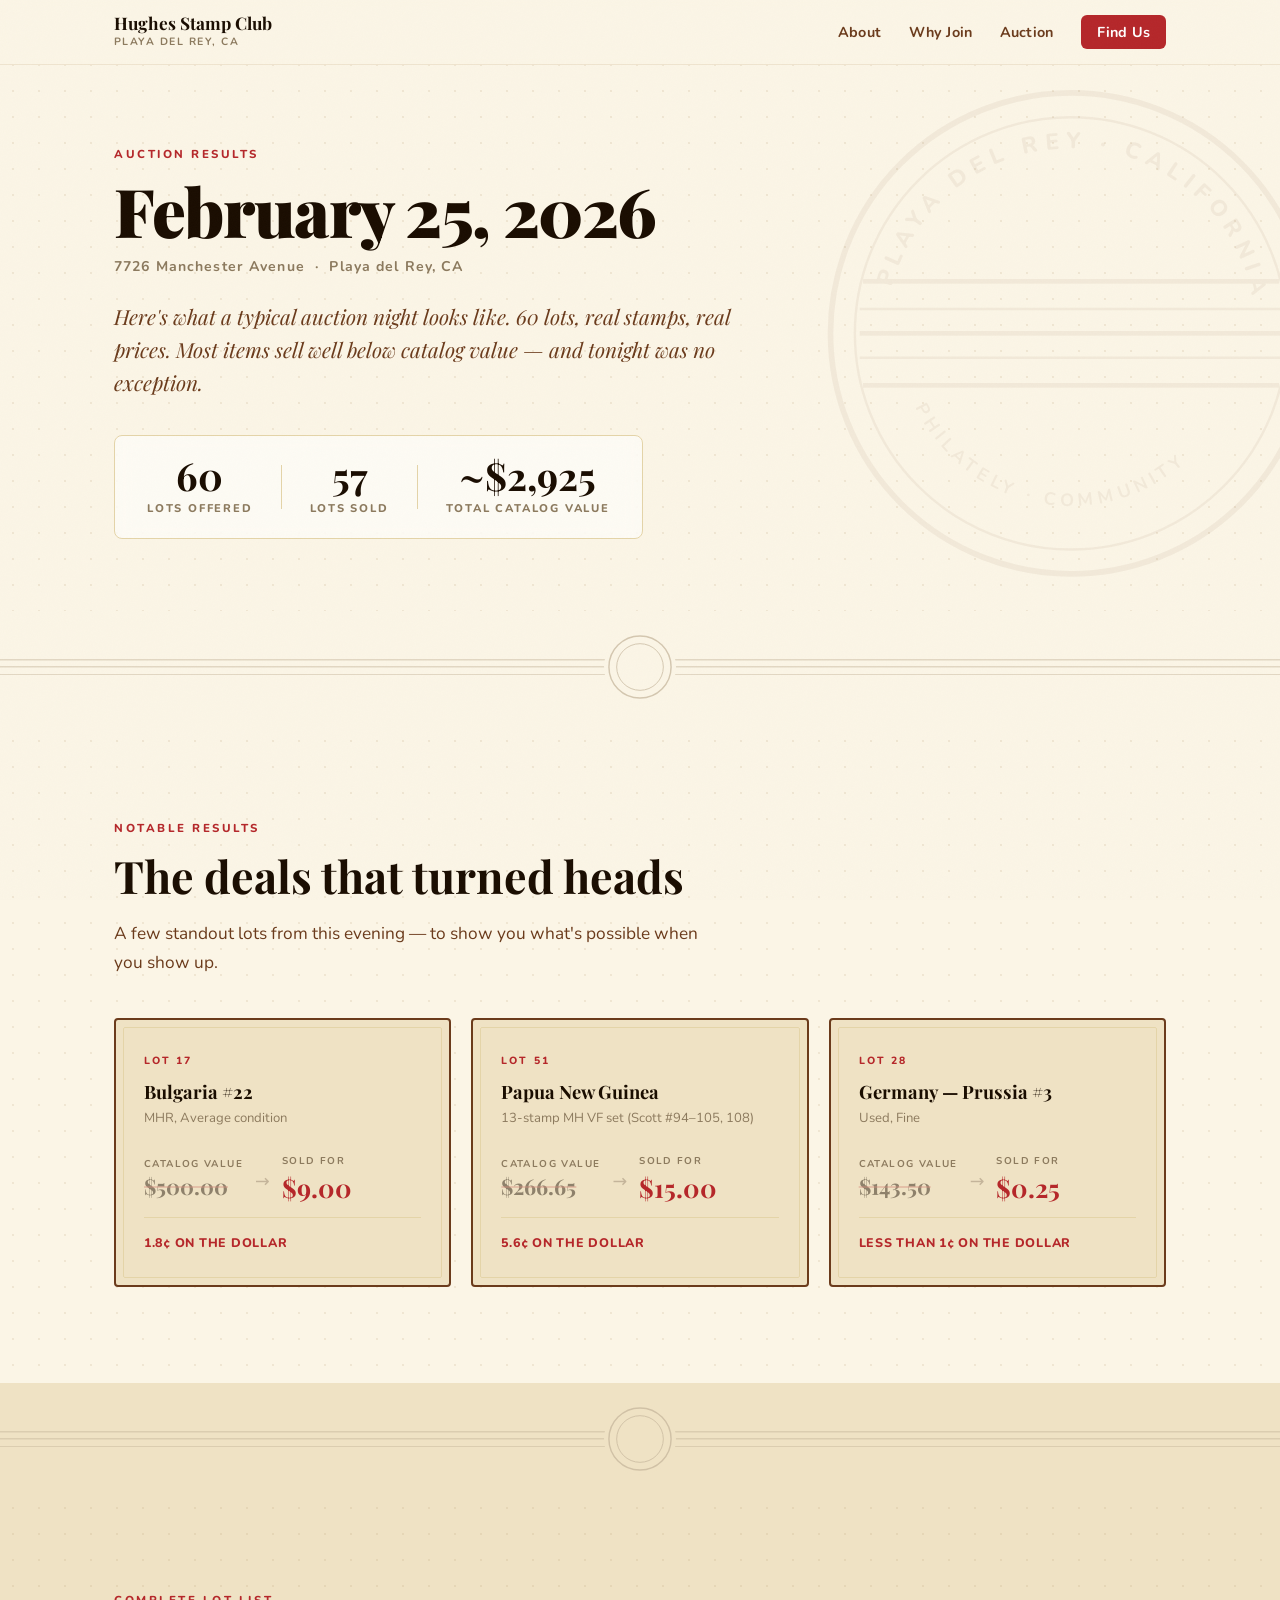
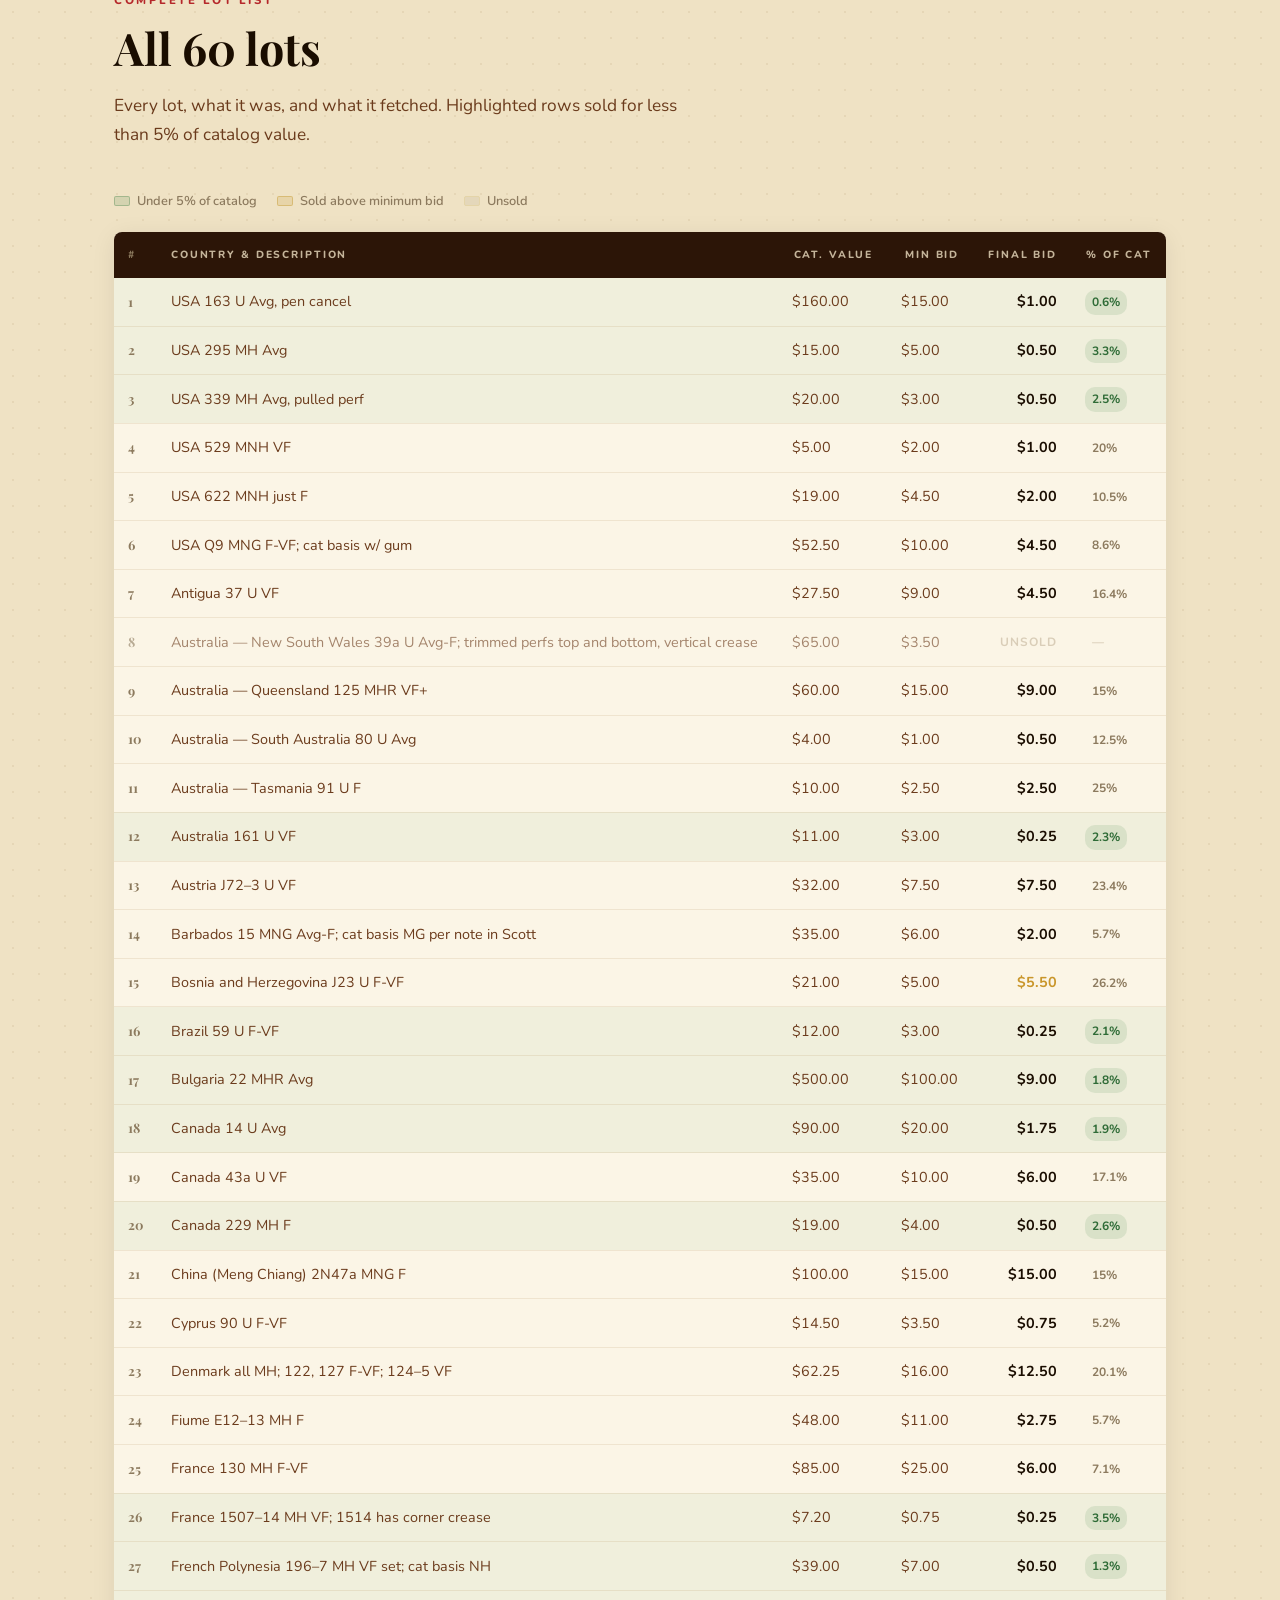
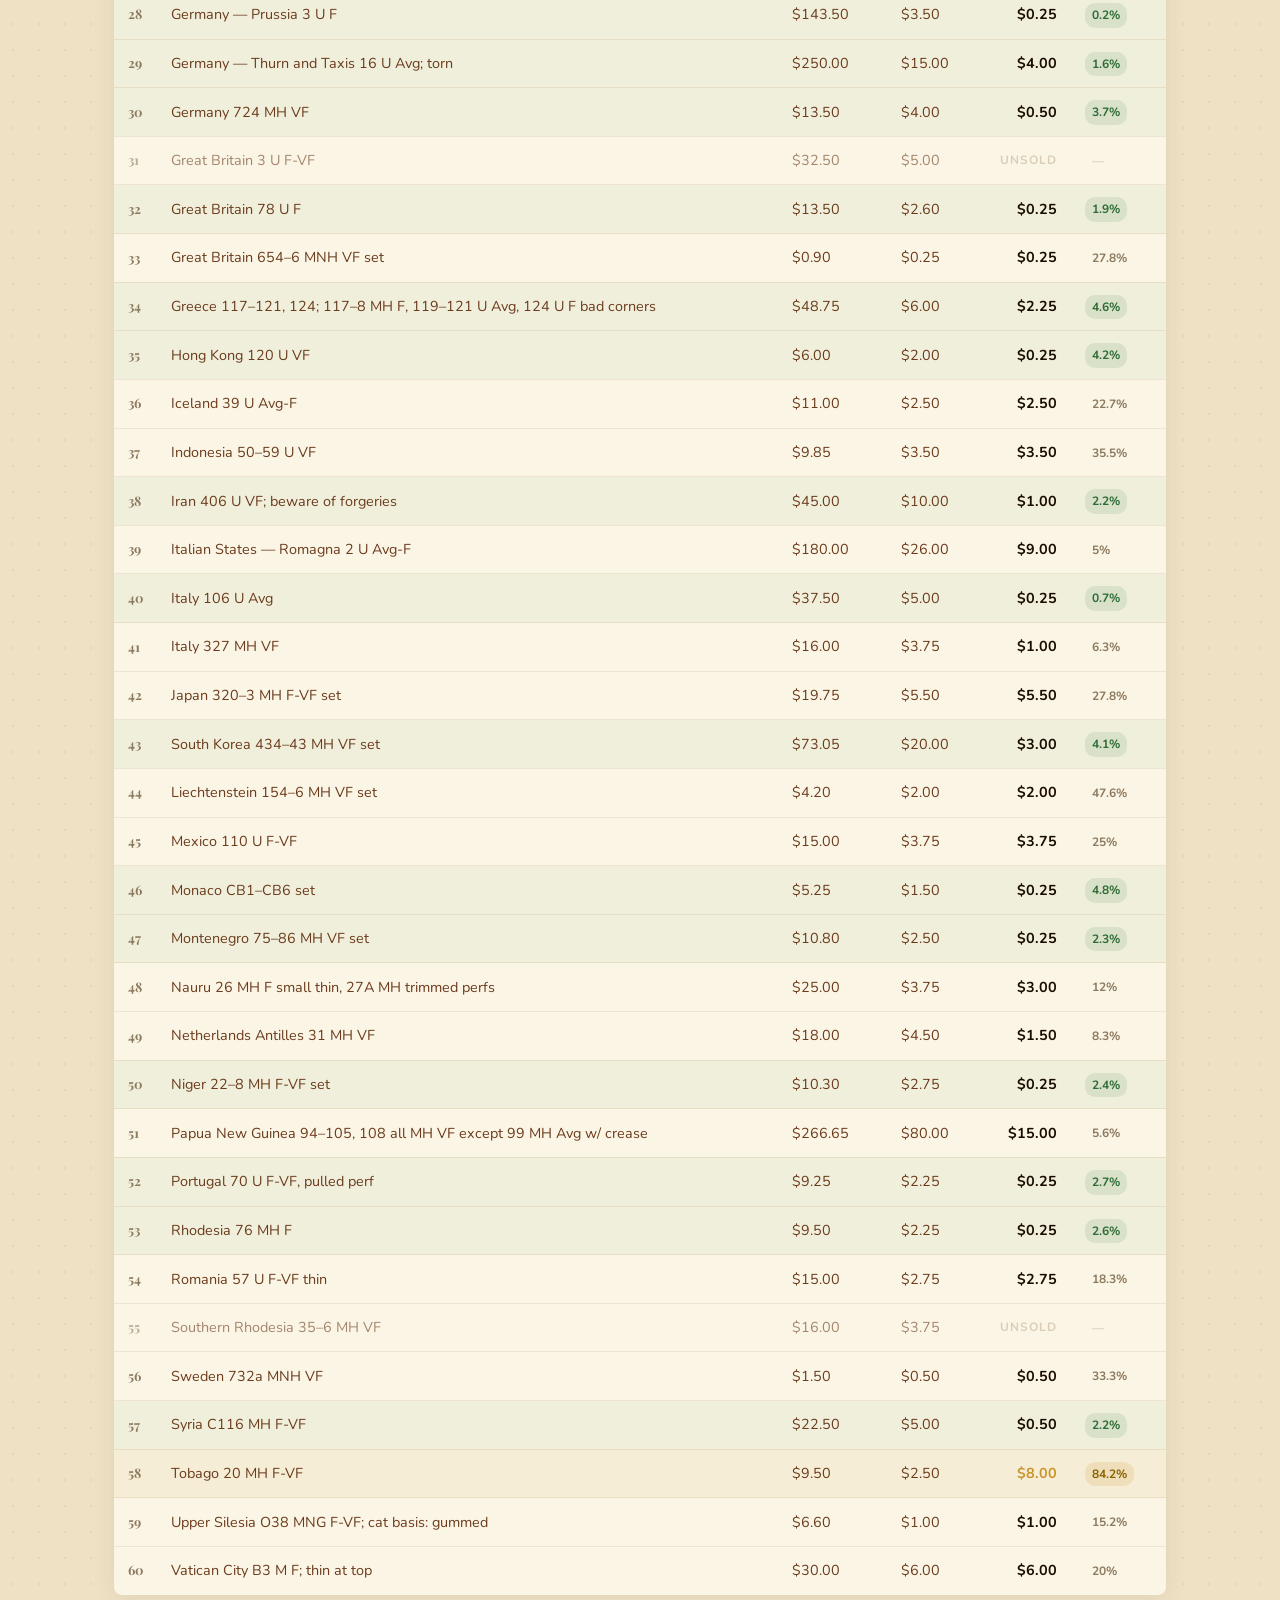
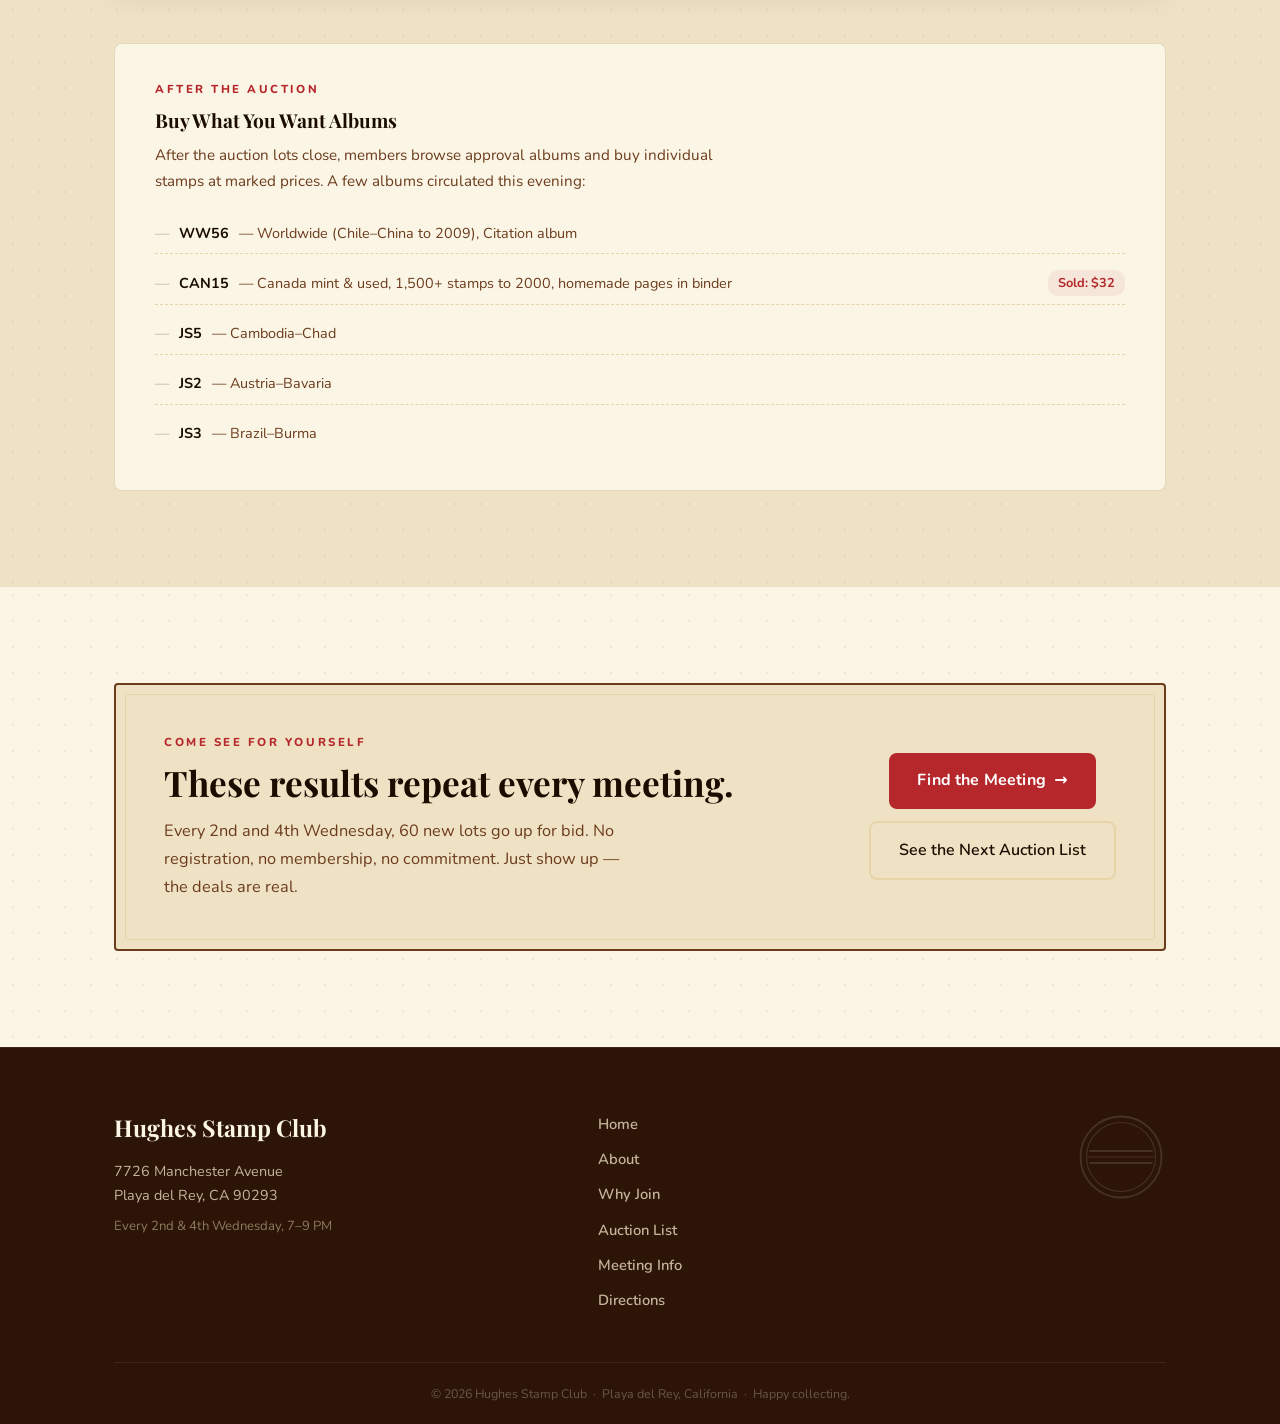
==== results.html @ a29634a8 "Added recentAdd auction results page (Feb 25, 2026 meeting) - Create results.html with full 60-lot a" ====
<!DOCTYPE html>
<html lang="en">
<head>
  <meta charset="UTF-8">
  <meta name="viewport" content="width=device-width, initial-scale=1.0">
  <title>Auction Results — Feb 25, 2026 | Hughes Stamp Club</title>
  <meta name="description" content="Real auction results from the Hughes Stamp Club — 60 lots, real stamps, real prices. See what sold and for how much at our February 25, 2026 meeting.">
  <link rel="preconnect" href="https://fonts.googleapis.com">
  <link rel="preconnect" href="https://fonts.gstatic.com" crossorigin>
  <link href="https://fonts.googleapis.com/css2?family=Playfair+Display:ital,wght@0,400;0,700;0,900;1,400;1,700&family=Nunito:wght@400;600;700;800&display=swap" rel="stylesheet">
  <link rel="stylesheet" href="style.css">
</head>
<body>

  <!-- NAV -->
  <nav id="nav">
    <div class="nav-inner">
      <a href="index.html" class="nav-logo">
        <span class="nav-logo-main">Hughes Stamp Club</span>
        <span class="nav-logo-sub">Playa del Rey, CA</span>
      </a>
      <button class="nav-toggle" id="nav-toggle" aria-label="Open menu" aria-expanded="false">
        <span></span><span></span><span></span>
      </button>
      <ul class="nav-links" id="nav-links">
        <li><a href="index.html#about">About</a></li>
        <li><a href="index.html#benefits">Why Join</a></li>
        <li><a href="index.html#auction">Auction</a></li>
        <li><a href="index.html#meeting" class="nav-cta">Find Us</a></li>
      </ul>
    </div>
  </nav>

  <!-- PAGE HEADER -->
  <section class="results-header">
    <div class="postmark-bg" aria-hidden="true">
      <svg viewBox="0 0 320 320" fill="none" xmlns="http://www.w3.org/2000/svg">
        <circle cx="160" cy="160" r="148" stroke="currentColor" stroke-width="3.5"/>
        <circle cx="160" cy="160" r="133" stroke="currentColor" stroke-width="1.5"/>
        <line x1="32" y1="128" x2="288" y2="128" stroke="currentColor" stroke-width="3"/>
        <line x1="30" y1="145" x2="290" y2="145" stroke="currentColor" stroke-width="1.5"/>
        <line x1="30" y1="160" x2="290" y2="160" stroke="currentColor" stroke-width="3"/>
        <line x1="30" y1="175" x2="290" y2="175" stroke="currentColor" stroke-width="1.5"/>
        <line x1="32" y1="192" x2="288" y2="192" stroke="currentColor" stroke-width="3"/>
        <path id="topArc" d="M 46,160 A 114,114 0 0,1 274,160" fill="none"/>
        <text font-family="Nunito, sans-serif" font-size="14" font-weight="800" letter-spacing="4" fill="currentColor">
          <textPath href="#topArc" startOffset="8%">PLAYA DEL REY · CALIFORNIA</textPath>
        </text>
        <path id="bottomArc" d="M 54,160 A 106,106 0 0,0 266,160" fill="none"/>
        <text font-family="Nunito, sans-serif" font-size="11" font-weight="700" letter-spacing="3" fill="currentColor">
          <textPath href="#bottomArc" startOffset="14%">PHILATELY · COMMUNITY</textPath>
        </text>
      </svg>
    </div>
    <div class="container">
      <div class="results-header-content">
        <p class="section-eyebrow">Auction Results</p>
        <h1 class="results-title">February 25, 2026</h1>
        <p class="results-location">7726 Manchester Avenue &nbsp;·&nbsp; Playa del Rey, CA</p>
        <p class="results-intro">Here's what a typical auction night looks like. 60 lots, real stamps, real prices. Most items sell well below catalog value — and tonight was no exception.</p>
        <div class="results-stats-row">
          <div class="results-stat">
            <div class="results-stat-num">60</div>
            <div class="results-stat-label">Lots offered</div>
          </div>
          <div class="results-stat-divider" aria-hidden="true"></div>
          <div class="results-stat">
            <div class="results-stat-num">57</div>
            <div class="results-stat-label">Lots sold</div>
          </div>
          <div class="results-stat-divider" aria-hidden="true"></div>
          <div class="results-stat">
            <div class="results-stat-num">~$2,925</div>
            <div class="results-stat-label">Total catalog value</div>
          </div>
        </div>
      </div>
    </div>
  </section>

  <!-- CANCEL MARK DIVIDER -->
  <div class="cancel-divider" aria-hidden="true">
    <div class="cancel-pm">
      <svg viewBox="0 0 70 70" fill="none" xmlns="http://www.w3.org/2000/svg">
        <circle cx="35" cy="35" r="32" stroke="currentColor" stroke-width="1.5"/>
        <circle cx="35" cy="35" r="24" stroke="currentColor" stroke-width="1"/>
      </svg>
    </div>
  </div>

  <!-- NOTABLE DEALS -->
  <section class="results-deals">
    <div class="container">
      <p class="section-eyebrow">Notable Results</p>
      <h2>The deals that turned heads</h2>
      <p class="section-intro">A few standout lots from this evening — to show you what's possible when you show up.</p>
      <div class="deal-cards">

        <div class="deal-card">
          <div class="deal-lot-badge">Lot 17</div>
          <h3 class="deal-country">Bulgaria #22</h3>
          <p class="deal-desc">MHR, Average condition</p>
          <div class="deal-prices">
            <div class="deal-price-col">
              <span class="deal-price-label">Catalog value</span>
              <span class="deal-price-cat">$500.00</span>
            </div>
            <div class="deal-arrow" aria-hidden="true">&#8594;</div>
            <div class="deal-price-col">
              <span class="deal-price-label">Sold for</span>
              <span class="deal-price-final">$9.00</span>
            </div>
          </div>
          <div class="deal-tagline">1.8&cent; on the dollar</div>
        </div>

        <div class="deal-card">
          <div class="deal-lot-badge">Lot 51</div>
          <h3 class="deal-country">Papua New Guinea</h3>
          <p class="deal-desc">13-stamp MH VF set (Scott #94–105, 108)</p>
          <div class="deal-prices">
            <div class="deal-price-col">
              <span class="deal-price-label">Catalog value</span>
              <span class="deal-price-cat">$266.65</span>
            </div>
            <div class="deal-arrow" aria-hidden="true">&#8594;</div>
            <div class="deal-price-col">
              <span class="deal-price-label">Sold for</span>
              <span class="deal-price-final">$15.00</span>
            </div>
          </div>
          <div class="deal-tagline">5.6&cent; on the dollar</div>
        </div>

        <div class="deal-card">
          <div class="deal-lot-badge">Lot 28</div>
          <h3 class="deal-country">Germany — Prussia #3</h3>
          <p class="deal-desc">Used, Fine</p>
          <div class="deal-prices">
            <div class="deal-price-col">
              <span class="deal-price-label">Catalog value</span>
              <span class="deal-price-cat">$143.50</span>
            </div>
            <div class="deal-arrow" aria-hidden="true">&#8594;</div>
            <div class="deal-price-col">
              <span class="deal-price-label">Sold for</span>
              <span class="deal-price-final">$0.25</span>
            </div>
          </div>
          <div class="deal-tagline">Less than 1&cent; on the dollar</div>
        </div>

      </div>
    </div>
  </section>

  <!-- CANCEL MARK DIVIDER (paper bg) -->
  <div class="cancel-divider cancel-divider--paper" aria-hidden="true">
    <div class="cancel-pm">
      <svg viewBox="0 0 70 70" fill="none" xmlns="http://www.w3.org/2000/svg">
        <circle cx="35" cy="35" r="32" stroke="currentColor" stroke-width="1.5"/>
        <circle cx="35" cy="35" r="24" stroke="currentColor" stroke-width="1"/>
      </svg>
    </div>
  </div>

  <!-- FULL RESULTS TABLE -->
  <section class="results-table-section">
    <div class="container">
      <p class="section-eyebrow">Complete Lot List</p>
      <h2>All 60 lots</h2>
      <p class="section-intro">Every lot, what it was, and what it fetched. Highlighted rows sold for less than 5% of catalog value.</p>
      <div class="results-table-legend">
        <span class="legend-item"><span class="legend-swatch legend-swatch--deal"></span> Under 5% of catalog</span>
        <span class="legend-item"><span class="legend-swatch legend-swatch--hot"></span> Sold above minimum bid</span>
        <span class="legend-item"><span class="legend-swatch legend-swatch--unsold"></span> Unsold</span>
      </div>
      <div class="results-table-wrap">
        <table class="results-table">
          <thead>
            <tr>
              <th class="col-lot">#</th>
              <th class="col-desc">Country &amp; Description</th>
              <th class="col-num">Cat. Value</th>
              <th class="col-num">Min Bid</th>
              <th class="col-num">Final Bid</th>
              <th class="col-pct">% of Cat</th>
            </tr>
          </thead>
          <tbody>
            <tr class="row--deal">
              <td class="col-lot">1</td>
              <td>USA 163 U Avg, pen cancel</td>
              <td>$160.00</td><td>$15.00</td>
              <td class="bid-sold">$1.00</td>
              <td><span class="pct pct--great">0.6%</span></td>
            </tr>
            <tr class="row--deal">
              <td class="col-lot">2</td>
              <td>USA 295 MH Avg</td>
              <td>$15.00</td><td>$5.00</td>
              <td class="bid-sold">$0.50</td>
              <td><span class="pct pct--great">3.3%</span></td>
            </tr>
            <tr class="row--deal">
              <td class="col-lot">3</td>
              <td>USA 339 MH Avg, pulled perf</td>
              <td>$20.00</td><td>$3.00</td>
              <td class="bid-sold">$0.50</td>
              <td><span class="pct pct--great">2.5%</span></td>
            </tr>
            <tr>
              <td class="col-lot">4</td>
              <td>USA 529 MNH VF</td>
              <td>$5.00</td><td>$2.00</td>
              <td class="bid-sold">$1.00</td>
              <td><span class="pct">20%</span></td>
            </tr>
            <tr>
              <td class="col-lot">5</td>
              <td>USA 622 MNH just F</td>
              <td>$19.00</td><td>$4.50</td>
              <td class="bid-sold">$2.00</td>
              <td><span class="pct">10.5%</span></td>
            </tr>
            <tr>
              <td class="col-lot">6</td>
              <td>USA Q9 MNG F-VF; cat basis w/ gum</td>
              <td>$52.50</td><td>$10.00</td>
              <td class="bid-sold">$4.50</td>
              <td><span class="pct">8.6%</span></td>
            </tr>
            <tr>
              <td class="col-lot">7</td>
              <td>Antigua 37 U VF</td>
              <td>$27.50</td><td>$9.00</td>
              <td class="bid-sold">$4.50</td>
              <td><span class="pct">16.4%</span></td>
            </tr>
            <tr class="row--unsold">
              <td class="col-lot">8</td>
              <td>Australia — New South Wales 39a U Avg-F; trimmed perfs top and bottom, vertical crease</td>
              <td>$65.00</td><td>$3.50</td>
              <td class="bid-unsold">Unsold</td>
              <td><span class="pct pct--unsold">—</span></td>
            </tr>
            <tr>
              <td class="col-lot">9</td>
              <td>Australia — Queensland 125 MHR VF+</td>
              <td>$60.00</td><td>$15.00</td>
              <td class="bid-sold">$9.00</td>
              <td><span class="pct">15%</span></td>
            </tr>
            <tr>
              <td class="col-lot">10</td>
              <td>Australia — South Australia 80 U Avg</td>
              <td>$4.00</td><td>$1.00</td>
              <td class="bid-sold">$0.50</td>
              <td><span class="pct">12.5%</span></td>
            </tr>
            <tr>
              <td class="col-lot">11</td>
              <td>Australia — Tasmania 91 U F</td>
              <td>$10.00</td><td>$2.50</td>
              <td class="bid-sold">$2.50</td>
              <td><span class="pct">25%</span></td>
            </tr>
            <tr class="row--deal">
              <td class="col-lot">12</td>
              <td>Australia 161 U VF</td>
              <td>$11.00</td><td>$3.00</td>
              <td class="bid-sold">$0.25</td>
              <td><span class="pct pct--great">2.3%</span></td>
            </tr>
            <tr>
              <td class="col-lot">13</td>
              <td>Austria J72–3 U VF</td>
              <td>$32.00</td><td>$7.50</td>
              <td class="bid-sold">$7.50</td>
              <td><span class="pct">23.4%</span></td>
            </tr>
            <tr>
              <td class="col-lot">14</td>
              <td>Barbados 15 MNG Avg-F; cat basis MG per note in Scott</td>
              <td>$35.00</td><td>$6.00</td>
              <td class="bid-sold">$2.00</td>
              <td><span class="pct">5.7%</span></td>
            </tr>
            <tr>
              <td class="col-lot">15</td>
              <td>Bosnia and Herzegovina J23 U F-VF</td>
              <td>$21.00</td><td>$5.00</td>
              <td class="bid-sold bid-hot">$5.50</td>
              <td><span class="pct">26.2%</span></td>
            </tr>
            <tr class="row--deal">
              <td class="col-lot">16</td>
              <td>Brazil 59 U F-VF</td>
              <td>$12.00</td><td>$3.00</td>
              <td class="bid-sold">$0.25</td>
              <td><span class="pct pct--great">2.1%</span></td>
            </tr>
            <tr class="row--deal">
              <td class="col-lot">17</td>
              <td>Bulgaria 22 MHR Avg</td>
              <td>$500.00</td><td>$100.00</td>
              <td class="bid-sold">$9.00</td>
              <td><span class="pct pct--great">1.8%</span></td>
            </tr>
            <tr class="row--deal">
              <td class="col-lot">18</td>
              <td>Canada 14 U Avg</td>
              <td>$90.00</td><td>$20.00</td>
              <td class="bid-sold">$1.75</td>
              <td><span class="pct pct--great">1.9%</span></td>
            </tr>
            <tr>
              <td class="col-lot">19</td>
              <td>Canada 43a U VF</td>
              <td>$35.00</td><td>$10.00</td>
              <td class="bid-sold">$6.00</td>
              <td><span class="pct">17.1%</span></td>
            </tr>
            <tr class="row--deal">
              <td class="col-lot">20</td>
              <td>Canada 229 MH F</td>
              <td>$19.00</td><td>$4.00</td>
              <td class="bid-sold">$0.50</td>
              <td><span class="pct pct--great">2.6%</span></td>
            </tr>
            <tr>
              <td class="col-lot">21</td>
              <td>China (Meng Chiang) 2N47a MNG F</td>
              <td>$100.00</td><td>$15.00</td>
              <td class="bid-sold">$15.00</td>
              <td><span class="pct">15%</span></td>
            </tr>
            <tr>
              <td class="col-lot">22</td>
              <td>Cyprus 90 U F-VF</td>
              <td>$14.50</td><td>$3.50</td>
              <td class="bid-sold">$0.75</td>
              <td><span class="pct">5.2%</span></td>
            </tr>
            <tr>
              <td class="col-lot">23</td>
              <td>Denmark all MH; 122, 127 F-VF; 124–5 VF</td>
              <td>$62.25</td><td>$16.00</td>
              <td class="bid-sold">$12.50</td>
              <td><span class="pct">20.1%</span></td>
            </tr>
            <tr>
              <td class="col-lot">24</td>
              <td>Fiume E12–13 MH F</td>
              <td>$48.00</td><td>$11.00</td>
              <td class="bid-sold">$2.75</td>
              <td><span class="pct">5.7%</span></td>
            </tr>
            <tr>
              <td class="col-lot">25</td>
              <td>France 130 MH F-VF</td>
              <td>$85.00</td><td>$25.00</td>
              <td class="bid-sold">$6.00</td>
              <td><span class="pct">7.1%</span></td>
            </tr>
            <tr class="row--deal">
              <td class="col-lot">26</td>
              <td>France 1507–14 MH VF; 1514 has corner crease</td>
              <td>$7.20</td><td>$0.75</td>
              <td class="bid-sold">$0.25</td>
              <td><span class="pct pct--great">3.5%</span></td>
            </tr>
            <tr class="row--deal">
              <td class="col-lot">27</td>
              <td>French Polynesia 196–7 MH VF set; cat basis NH</td>
              <td>$39.00</td><td>$7.00</td>
              <td class="bid-sold">$0.50</td>
              <td><span class="pct pct--great">1.3%</span></td>
            </tr>
            <tr class="row--deal">
              <td class="col-lot">28</td>
              <td>Germany — Prussia 3 U F</td>
              <td>$143.50</td><td>$3.50</td>
              <td class="bid-sold">$0.25</td>
              <td><span class="pct pct--great">0.2%</span></td>
            </tr>
            <tr class="row--deal">
              <td class="col-lot">29</td>
              <td>Germany — Thurn and Taxis 16 U Avg; torn</td>
              <td>$250.00</td><td>$15.00</td>
              <td class="bid-sold">$4.00</td>
              <td><span class="pct pct--great">1.6%</span></td>
            </tr>
            <tr class="row--deal">
              <td class="col-lot">30</td>
              <td>Germany 724 MH VF</td>
              <td>$13.50</td><td>$4.00</td>
              <td class="bid-sold">$0.50</td>
              <td><span class="pct pct--great">3.7%</span></td>
            </tr>
            <tr class="row--unsold">
              <td class="col-lot">31</td>
              <td>Great Britain 3 U F-VF</td>
              <td>$32.50</td><td>$5.00</td>
              <td class="bid-unsold">Unsold</td>
              <td><span class="pct pct--unsold">—</span></td>
            </tr>
            <tr class="row--deal">
              <td class="col-lot">32</td>
              <td>Great Britain 78 U F</td>
              <td>$13.50</td><td>$2.60</td>
              <td class="bid-sold">$0.25</td>
              <td><span class="pct pct--great">1.9%</span></td>
            </tr>
            <tr>
              <td class="col-lot">33</td>
              <td>Great Britain 654–6 MNH VF set</td>
              <td>$0.90</td><td>$0.25</td>
              <td class="bid-sold">$0.25</td>
              <td><span class="pct">27.8%</span></td>
            </tr>
            <tr class="row--deal">
              <td class="col-lot">34</td>
              <td>Greece 117–121, 124; 117–8 MH F, 119–121 U Avg, 124 U F bad corners</td>
              <td>$48.75</td><td>$6.00</td>
              <td class="bid-sold">$2.25</td>
              <td><span class="pct pct--great">4.6%</span></td>
            </tr>
            <tr class="row--deal">
              <td class="col-lot">35</td>
              <td>Hong Kong 120 U VF</td>
              <td>$6.00</td><td>$2.00</td>
              <td class="bid-sold">$0.25</td>
              <td><span class="pct pct--great">4.2%</span></td>
            </tr>
            <tr>
              <td class="col-lot">36</td>
              <td>Iceland 39 U Avg-F</td>
              <td>$11.00</td><td>$2.50</td>
              <td class="bid-sold">$2.50</td>
              <td><span class="pct">22.7%</span></td>
            </tr>
            <tr>
              <td class="col-lot">37</td>
              <td>Indonesia 50–59 U VF</td>
              <td>$9.85</td><td>$3.50</td>
              <td class="bid-sold">$3.50</td>
              <td><span class="pct">35.5%</span></td>
            </tr>
            <tr class="row--deal">
              <td class="col-lot">38</td>
              <td>Iran 406 U VF; beware of forgeries</td>
              <td>$45.00</td><td>$10.00</td>
              <td class="bid-sold">$1.00</td>
              <td><span class="pct pct--great">2.2%</span></td>
            </tr>
            <tr>
              <td class="col-lot">39</td>
              <td>Italian States — Romagna 2 U Avg-F</td>
              <td>$180.00</td><td>$26.00</td>
              <td class="bid-sold">$9.00</td>
              <td><span class="pct">5%</span></td>
            </tr>
            <tr class="row--deal">
              <td class="col-lot">40</td>
              <td>Italy 106 U Avg</td>
              <td>$37.50</td><td>$5.00</td>
              <td class="bid-sold">$0.25</td>
              <td><span class="pct pct--great">0.7%</span></td>
            </tr>
            <tr>
              <td class="col-lot">41</td>
              <td>Italy 327 MH VF</td>
              <td>$16.00</td><td>$3.75</td>
              <td class="bid-sold">$1.00</td>
              <td><span class="pct">6.3%</span></td>
            </tr>
            <tr>
              <td class="col-lot">42</td>
              <td>Japan 320–3 MH F-VF set</td>
              <td>$19.75</td><td>$5.50</td>
              <td class="bid-sold">$5.50</td>
              <td><span class="pct">27.8%</span></td>
            </tr>
            <tr class="row--deal">
              <td class="col-lot">43</td>
              <td>South Korea 434–43 MH VF set</td>
              <td>$73.05</td><td>$20.00</td>
              <td class="bid-sold">$3.00</td>
              <td><span class="pct pct--great">4.1%</span></td>
            </tr>
            <tr>
              <td class="col-lot">44</td>
              <td>Liechtenstein 154–6 MH VF set</td>
              <td>$4.20</td><td>$2.00</td>
              <td class="bid-sold">$2.00</td>
              <td><span class="pct">47.6%</span></td>
            </tr>
            <tr>
              <td class="col-lot">45</td>
              <td>Mexico 110 U F-VF</td>
              <td>$15.00</td><td>$3.75</td>
              <td class="bid-sold">$3.75</td>
              <td><span class="pct">25%</span></td>
            </tr>
            <tr class="row--deal">
              <td class="col-lot">46</td>
              <td>Monaco CB1–CB6 set</td>
              <td>$5.25</td><td>$1.50</td>
              <td class="bid-sold">$0.25</td>
              <td><span class="pct pct--great">4.8%</span></td>
            </tr>
            <tr class="row--deal">
              <td class="col-lot">47</td>
              <td>Montenegro 75–86 MH VF set</td>
              <td>$10.80</td><td>$2.50</td>
              <td class="bid-sold">$0.25</td>
              <td><span class="pct pct--great">2.3%</span></td>
            </tr>
            <tr>
              <td class="col-lot">48</td>
              <td>Nauru 26 MH F small thin, 27A MH trimmed perfs</td>
              <td>$25.00</td><td>$3.75</td>
              <td class="bid-sold">$3.00</td>
              <td><span class="pct">12%</span></td>
            </tr>
            <tr>
              <td class="col-lot">49</td>
              <td>Netherlands Antilles 31 MH VF</td>
              <td>$18.00</td><td>$4.50</td>
              <td class="bid-sold">$1.50</td>
              <td><span class="pct">8.3%</span></td>
            </tr>
            <tr class="row--deal">
              <td class="col-lot">50</td>
              <td>Niger 22–8 MH F-VF set</td>
              <td>$10.30</td><td>$2.75</td>
              <td class="bid-sold">$0.25</td>
              <td><span class="pct pct--great">2.4%</span></td>
            </tr>
            <tr>
              <td class="col-lot">51</td>
              <td>Papua New Guinea 94–105, 108 all MH VF except 99 MH Avg w/ crease</td>
              <td>$266.65</td><td>$80.00</td>
              <td class="bid-sold">$15.00</td>
              <td><span class="pct">5.6%</span></td>
            </tr>
            <tr class="row--deal">
              <td class="col-lot">52</td>
              <td>Portugal 70 U F-VF, pulled perf</td>
              <td>$9.25</td><td>$2.25</td>
              <td class="bid-sold">$0.25</td>
              <td><span class="pct pct--great">2.7%</span></td>
            </tr>
            <tr class="row--deal">
              <td class="col-lot">53</td>
              <td>Rhodesia 76 MH F</td>
              <td>$9.50</td><td>$2.25</td>
              <td class="bid-sold">$0.25</td>
              <td><span class="pct pct--great">2.6%</span></td>
            </tr>
            <tr>
              <td class="col-lot">54</td>
              <td>Romania 57 U F-VF thin</td>
              <td>$15.00</td><td>$2.75</td>
              <td class="bid-sold">$2.75</td>
              <td><span class="pct">18.3%</span></td>
            </tr>
            <tr class="row--unsold">
              <td class="col-lot">55</td>
              <td>Southern Rhodesia 35–6 MH VF</td>
              <td>$16.00</td><td>$3.75</td>
              <td class="bid-unsold">Unsold</td>
              <td><span class="pct pct--unsold">—</span></td>
            </tr>
            <tr>
              <td class="col-lot">56</td>
              <td>Sweden 732a MNH VF</td>
              <td>$1.50</td><td>$0.50</td>
              <td class="bid-sold">$0.50</td>
              <td><span class="pct">33.3%</span></td>
            </tr>
            <tr class="row--deal">
              <td class="col-lot">57</td>
              <td>Syria C116 MH F-VF</td>
              <td>$22.50</td><td>$5.00</td>
              <td class="bid-sold">$0.50</td>
              <td><span class="pct pct--great">2.2%</span></td>
            </tr>
            <tr class="row--hot">
              <td class="col-lot">58</td>
              <td>Tobago 20 MH F-VF</td>
              <td>$9.50</td><td>$2.50</td>
              <td class="bid-sold bid-hot">$8.00</td>
              <td><span class="pct pct--hot">84.2%</span></td>
            </tr>
            <tr>
              <td class="col-lot">59</td>
              <td>Upper Silesia O38 MNG F-VF; cat basis: gummed</td>
              <td>$6.60</td><td>$1.00</td>
              <td class="bid-sold">$1.00</td>
              <td><span class="pct">15.2%</span></td>
            </tr>
            <tr>
              <td class="col-lot">60</td>
              <td>Vatican City B3 M F; thin at top</td>
              <td>$30.00</td><td>$6.00</td>
              <td class="bid-sold">$6.00</td>
              <td><span class="pct">20%</span></td>
            </tr>
          </tbody>
        </table>
      </div>

      <!-- BWYW SECTION -->
      <div class="bwyw-section">
        <p class="section-eyebrow" style="margin-top: 0;">After the Auction</p>
        <h3 class="bwyw-heading">Buy What You Want Albums</h3>
        <p class="bwyw-desc">After the auction lots close, members browse approval albums and buy individual stamps at marked prices. A few albums circulated this evening:</p>
        <ul class="bwyw-list">
          <li><strong>WW56</strong> — Worldwide (Chile–China to 2009), Citation album</li>
          <li><strong>CAN15</strong> — Canada mint &amp; used, 1,500+ stamps to 2000, homemade pages in binder &nbsp;<span class="bwyw-sold">Sold: $32</span></li>
          <li><strong>JS5</strong> — Cambodia–Chad</li>
          <li><strong>JS2</strong> — Austria–Bavaria</li>
          <li><strong>JS3</strong> — Brazil–Burma</li>
        </ul>
      </div>
    </div>
  </section>

  <!-- CTA -->
  <section class="results-cta-section">
    <div class="container">
      <div class="results-cta-inner">
        <div class="results-cta-text">
          <p class="section-eyebrow">Come See for Yourself</p>
          <h2 class="results-cta-heading">These results repeat every meeting.</h2>
          <p>Every 2nd and 4th Wednesday, 60 new lots go up for bid. No registration, no membership, no commitment. Just show up — the deals are real.</p>
        </div>
        <div class="results-cta-actions">
          <a href="index.html#meeting" class="btn-primary">Find the Meeting &nbsp;&rarr;</a>
          <a href="index.html#auction" class="btn-ghost">See the Next Auction List</a>
        </div>
      </div>
    </div>
  </section>

  <!-- FOOTER -->
  <footer id="footer">
    <div class="footer-perf" aria-hidden="true"></div>
    <div class="container">
      <div class="footer-inner">

        <div class="footer-brand">
          <div class="footer-logo">Hughes Stamp Club</div>
          <address class="footer-address">
            7726 Manchester Avenue<br>
            Playa del Rey, CA 90293
          </address>
          <p class="footer-schedule">Every 2nd &amp; 4th Wednesday, 7–9 PM</p>
        </div>

        <nav class="footer-nav" aria-label="Footer navigation">
          <a href="index.html">Home</a>
          <a href="index.html#about">About</a>
          <a href="index.html#benefits">Why Join</a>
          <a href="index.html#auction">Auction List</a>
          <a href="index.html#meeting">Meeting Info</a>
          <a href="https://maps.app.goo.gl/QAvayTmJSKExDrA28" target="_blank" rel="noopener noreferrer">Directions</a>
        </nav>

        <div class="footer-postmark" aria-hidden="true">
          <svg viewBox="0 0 120 120" fill="none" xmlns="http://www.w3.org/2000/svg">
            <circle cx="60" cy="60" r="54" stroke="currentColor" stroke-width="2.5"/>
            <circle cx="60" cy="60" r="46" stroke="currentColor" stroke-width="1.5"/>
            <line x1="18" y1="52" x2="102" y2="52" stroke="currentColor" stroke-width="2.5"/>
            <line x1="16" y1="60" x2="104" y2="60" stroke="currentColor" stroke-width="1.5"/>
            <line x1="18" y1="68" x2="102" y2="68" stroke="currentColor" stroke-width="2.5"/>
          </svg>
        </div>

      </div>
      <div class="footer-bottom">
        <p>© 2026 Hughes Stamp Club &nbsp;·&nbsp; Playa del Rey, California &nbsp;·&nbsp; Happy collecting.</p>
      </div>
    </div>
  </footer>

  <script src="script.js"></script>
</body>
</html>
---- style.css ----
/* ============================================================
   HUGHES STAMP CLUB — Stylesheet
   Warm, inviting, stamp-enthusiast energy.
   ============================================================ */

/* --- CUSTOM PROPERTIES ------------------------------------ */
:root {
  --cream:      #FBF5E6;
  --paper:      #EFE2C4;
  --linen:      #E4D4A8;
  --red:        #B5272A;
  --dark-red:   #8B1B1E;
  --ink:        #1A0D00;
  --brown:      #6B3B1C;
  --gold:       #C9962B;
  --muted:      #8C7A5E;
  --light-muted:#C4B49A;

  --font-display: 'Playfair Display', Georgia, 'Times New Roman', serif;
  --font-body:    'Nunito', system-ui, sans-serif;

  --section-v: 96px;
  --radius:    8px;
  --transition: 200ms ease;
}

/* --- RESET ------------------------------------------------ */
*, *::before, *::after { box-sizing: border-box; margin: 0; padding: 0; }

html {
  scroll-behavior: smooth;
  scroll-padding-top: 68px;
}

body {
  font-family: var(--font-body);
  font-size: 17px;
  line-height: 1.72;
  color: var(--ink);
  background-color: var(--cream);
  background-image: radial-gradient(circle, rgba(160,130,80,0.13) 1px, transparent 1px);
  background-size: 26px 26px;
  overflow-x: hidden;
}

/* Subtle paper grain overlay */
body::after {
  content: '';
  position: fixed;
  inset: 0;
  pointer-events: none;
  z-index: 9999;
  opacity: 0.022;
  background-image: url("data:image/svg+xml,%3Csvg xmlns='http://www.w3.org/2000/svg' width='250' height='250'%3E%3Cfilter id='n'%3E%3CfeTurbulence type='fractalNoise' baseFrequency='0.8' numOctaves='4' stitchTiles='stitch'/%3E%3C/filter%3E%3Crect width='250' height='250' filter='url(%23n)'/%3E%3C/svg%3E");
}

/* --- TYPOGRAPHY ------------------------------------------ */
h1, h2, h3 {
  font-family: var(--font-display);
  line-height: 1.2;
  font-weight: 700;
  color: var(--ink);
}

h1 { font-size: clamp(3.2rem, 7.5vw, 5.8rem); }
h2 { font-size: clamp(2rem, 4vw, 2.8rem); margin-bottom: 1rem; }
h3 { font-size: 1.2rem; margin-bottom: 0.5rem; }

p   { color: var(--brown); }
p + p { margin-top: 0.9em; }

address { font-style: normal; }

a { color: var(--red); text-decoration: none; transition: color var(--transition); }
a:hover { color: var(--dark-red); }

strong { font-weight: 700; color: var(--ink); }

/* --- LAYOUT ---------------------------------------------- */
.container {
  max-width: 1100px;
  margin: 0 auto;
  padding: 0 24px;
}

/* --- SHARED LABELS --------------------------------------- */
.section-eyebrow {
  font-size: 0.72rem;
  font-weight: 800;
  letter-spacing: 0.22em;
  text-transform: uppercase;
  color: var(--red);
  margin-bottom: 10px;
}

.section-intro {
  font-size: 1.08rem;
  color: var(--brown);
  max-width: 600px;
  margin-bottom: 2.5rem;
}

/* --- BUTTONS --------------------------------------------- */
.btn-primary {
  display: inline-block;
  padding: 14px 28px;
  background: var(--red);
  color: #fff;
  font-family: var(--font-body);
  font-weight: 700;
  font-size: 1rem;
  border-radius: var(--radius);
  transition: background var(--transition), transform var(--transition), box-shadow var(--transition);
  letter-spacing: 0.01em;
}
.btn-primary:hover {
  background: var(--dark-red);
  color: #fff;
  transform: translateY(-2px);
  box-shadow: 0 6px 20px rgba(181,39,42,0.28);
}

.btn-ghost {
  display: inline-block;
  padding: 14px 28px;
  background: transparent;
  color: var(--ink);
  font-family: var(--font-body);
  font-weight: 600;
  font-size: 1rem;
  border: 2px solid var(--linen);
  border-radius: var(--radius);
  transition: border-color var(--transition), color var(--transition), transform var(--transition);
}
.btn-ghost:hover {
  border-color: var(--brown);
  color: var(--brown);
  transform: translateY(-2px);
}

/* --- SCROLL ANIMATION ------------------------------------ */
.reveal {
  opacity: 0;
  transform: translateY(20px);
  transition: opacity 0.55s ease, transform 0.55s ease;
}
.reveal.visible {
  opacity: 1;
  transform: none;
}


/* ============================================================
   NAV
   ============================================================ */
#nav {
  position: sticky;
  top: 0;
  z-index: 200;
  background: rgba(251, 245, 230, 0.93);
  backdrop-filter: blur(14px);
  -webkit-backdrop-filter: blur(14px);
  border-bottom: 1px solid rgba(180,150,100,0.18);
  transition: box-shadow var(--transition);
}
#nav.scrolled {
  box-shadow: 0 2px 18px rgba(26,13,0,0.09);
}

.nav-inner {
  max-width: 1100px;
  margin: 0 auto;
  padding: 0 24px;
  height: 64px;
  display: flex;
  align-items: center;
  justify-content: space-between;
}

.nav-logo {
  display: flex;
  flex-direction: column;
  gap: 1px;
  text-decoration: none;
  color: var(--ink);
}
.nav-logo-main {
  font-family: var(--font-display);
  font-weight: 700;
  font-size: 1.08rem;
  line-height: 1.1;
  color: var(--ink);
}
.nav-logo-sub {
  font-size: 0.66rem;
  font-weight: 700;
  letter-spacing: 0.14em;
  text-transform: uppercase;
  color: var(--muted);
}

.nav-links {
  display: flex;
  align-items: center;
  gap: 28px;
  list-style: none;
}
.nav-links a {
  font-weight: 700;
  font-size: 0.9rem;
  color: var(--brown);
  letter-spacing: 0.01em;
}
.nav-links a:hover { color: var(--red); }

.nav-cta {
  background: var(--red) !important;
  color: #fff !important;
  padding: 7px 16px !important;
  border-radius: 6px !important;
}
.nav-cta:hover {
  background: var(--dark-red) !important;
  color: #fff !important;
}

.nav-toggle {
  display: none;
  flex-direction: column;
  gap: 5px;
  background: none;
  border: none;
  cursor: pointer;
  padding: 8px;
}
.nav-toggle span {
  display: block;
  width: 24px;
  height: 2.5px;
  background: var(--ink);
  border-radius: 2px;
  transition: var(--transition);
  transform-origin: center;
}
.nav-toggle.open span:nth-child(1) { transform: translateY(7.5px) rotate(45deg); }
.nav-toggle.open span:nth-child(2) { opacity: 0; }
.nav-toggle.open span:nth-child(3) { transform: translateY(-7.5px) rotate(-45deg); }


/* ============================================================
   HERO
   ============================================================ */
#hero {
  position: relative;
  min-height: calc(100vh - 64px);
  display: flex;
  align-items: center;
  padding: 80px 24px;
  overflow: hidden;
}

/* Decorative postmark watermark */
.postmark-bg {
  position: absolute;
  right: -5vw;
  top: 50%;
  transform: translateY(-50%);
  width: clamp(300px, 42vw, 520px);
  opacity: 0.07;
  color: var(--brown);
  pointer-events: none;
  user-select: none;
}

.hero-content {
  position: relative;
  z-index: 2;
  max-width: 660px;
  /* left-align to viewport edge near container */
  margin-left: max(0px, calc((100vw - 1100px) / 2));
  padding-left: 0;
}

.hero-eyebrow {
  font-size: 0.7rem;
  font-weight: 800;
  letter-spacing: 0.22em;
  text-transform: uppercase;
  color: var(--muted);
  margin-bottom: 14px;
}

.hero-title {
  color: var(--ink);
  font-weight: 900;
  letter-spacing: -0.02em;
  margin-bottom: 20px;
  line-height: 1.0;
}

.hero-tagline {
  font-family: var(--font-display);
  font-style: italic;
  font-size: clamp(1.15rem, 2vw, 1.45rem);
  color: var(--brown);
  line-height: 1.5;
  margin-bottom: 24px;
}

.hero-hook {
  display: flex;
  gap: 0;
  margin-bottom: 36px;
}
.hero-hook-bar {
  width: 4px;
  background: var(--red);
  border-radius: 2px;
  flex-shrink: 0;
  margin-right: 18px;
}
.hero-hook p {
  font-size: 1.02rem;
  color: var(--brown);
  line-height: 1.65;
}
.hero-hook strong {
  color: var(--red);
}

/* Meeting date badge */
.hero-badge {
  display: inline-flex;
  flex-direction: column;
  gap: 3px;
  background: rgba(255,255,255,0.65);
  backdrop-filter: blur(8px);
  border: 1.5px solid var(--linen);
  border-radius: var(--radius);
  padding: 16px 22px;
  margin-bottom: 32px;
}
.hero-badge-label {
  font-size: 0.62rem;
  font-weight: 800;
  letter-spacing: 0.24em;
  text-transform: uppercase;
  color: var(--red);
}
.hero-badge-date {
  font-family: var(--font-display);
  font-size: clamp(1.4rem, 3vw, 1.75rem);
  font-weight: 700;
  color: var(--ink);
  line-height: 1.1;
}
.hero-badge-time {
  font-size: 0.82rem;
  font-weight: 600;
  color: var(--muted);
  margin-top: 2px;
}

.hero-actions {
  display: flex;
  flex-wrap: wrap;
  gap: 12px;
  align-items: center;
}


/* ============================================================
   CANCEL MARK DIVIDERS
   The classic postal cancellation: 3 parallel lines + postmark circle
   ============================================================ */
.cancel-divider {
  position: relative;
  padding: 20px 0;
  display: flex;
  align-items: center;
  justify-content: center;
  background: var(--cream);
}
.cancel-divider--paper {
  background: var(--paper);
}

/* 3 parallel cancel lines spanning full width */
.cancel-divider::before {
  content: '';
  position: absolute;
  left: 0; right: 0;
  top: 50%; transform: translateY(-50%);
  height: 16px;
  background:
    linear-gradient(var(--light-muted), var(--light-muted)) top    / 100% 1.5px,
    linear-gradient(var(--light-muted), var(--light-muted)) center / 100% 1.5px,
    linear-gradient(var(--light-muted), var(--light-muted)) bottom / 100% 1.5px;
  background-repeat: no-repeat;
  opacity: 0.45;
}

/* Circular postmark that sits on top of the lines */
.cancel-pm {
  position: relative;
  z-index: 1;
  width: 72px;
  height: 72px;
  border-radius: 50%;
  background: inherit; /* inherits from .cancel-divider, always matches surroundings */
  display: flex;
  align-items: center;
  justify-content: center;
}

.cancel-pm svg {
  width: 68px;
  height: 68px;
  color: var(--light-muted);
  opacity: 0.7;
}

/* Footer rule — simple double line, no circle needed */
.footer-perf {
  height: 1px;
  background: rgba(255,255,255,0.08);
}


/* ============================================================
   ABOUT
   ============================================================ */
#about {
  padding: var(--section-v) 0;
}

.about-grid {
  display: grid;
  grid-template-columns: 1fr 1fr;
  gap: 72px;
  align-items: start;
}

.about-text h2 {
  margin-bottom: 1.2rem;
}
.about-text p {
  font-size: 1.05rem;
}

/* About section right column */
.about-stamp-wrap {
  display: flex;
  flex-direction: column;
  align-items: center;
  gap: 28px;
}

/* Commemorative stamp — all-4-sides perforated SVG stamp
   used in the About section right column. */
.about-stamp {
  width: 100%;
  max-width: 230px;
  transform: rotate(-2deg);
  filter: drop-shadow(3px 6px 14px rgba(26,13,0,0.14));
  flex-shrink: 0;
}
.about-stamp svg {
  width: 100%;
  height: auto;
  display: block;
}

.about-details {
  list-style: none;
  width: 100%;
  max-width: 280px;
}
.about-details li {
  font-size: 0.95rem;
  color: var(--brown);
  padding: 8px 0;
  border-bottom: 1px dashed var(--linen);
  display: flex;
  align-items: flex-start;
  gap: 8px;
}
.about-details li::before {
  content: '✓';
  color: var(--red);
  font-weight: 800;
  flex-shrink: 0;
  margin-top: 1px;
}
.about-details li:last-child { border-bottom: none; }


/* ============================================================
   BENEFITS
   ============================================================ */
#benefits {
  padding: var(--section-v) 0;
  background-color: var(--paper);
  background-image: radial-gradient(circle, rgba(140,110,60,0.1) 1px, transparent 1px);
  background-size: 26px 26px;
}

.benefits-grid {
  display: grid;
  grid-template-columns: repeat(3, 1fr);
  gap: 24px;
}

.benefit-card {
  background: var(--cream);
  border: 1px solid rgba(180,150,100,0.25);
  border-radius: var(--radius);
  padding: 28px 24px;
  position: relative;
  transition: transform var(--transition), box-shadow var(--transition);
}
.benefit-card:hover {
  transform: translateY(-4px);
  box-shadow: 0 8px 28px rgba(26,13,0,0.1);
}

.benefit-num {
  font-family: var(--font-display);
  font-size: 0.78rem;
  font-weight: 700;
  color: var(--red);
  letter-spacing: 0.1em;
  margin-bottom: 12px;
  opacity: 0.7;
}
.benefit-card h3 {
  font-size: 1.12rem;
  color: var(--ink);
  margin-bottom: 10px;
  line-height: 1.3;
}
.benefit-card p {
  font-size: 0.95rem;
  line-height: 1.65;
}

/* Top accent bar on hover */
.benefit-card::before {
  content: '';
  position: absolute;
  top: 0; left: 0; right: 0;
  height: 3px;
  background: var(--red);
  border-radius: var(--radius) var(--radius) 0 0;
  transform: scaleX(0);
  transition: transform 0.25s ease;
  transform-origin: left;
}
.benefit-card:hover::before { transform: scaleX(1); }


/* ============================================================
   AUCTION PREVIEW
   ============================================================ */
#auction {
  padding: var(--section-v) 0;
}

.auction-heading {
  margin-bottom: 0.5rem;
}

/* Broadside / catalogue notice block
   Styled like a vintage auction house listing — warm parchment,
   double-rule border (thick outer + thin inner), two-column layout */
.auction-broadside {
  position: relative;
  background: var(--paper);
  border: 2.5px solid var(--brown);
  border-radius: 4px;
  padding: 48px 44px;
  margin-top: 2rem;
  overflow: hidden;
}

/* Thin inner rule — the classic "double-rule" catalogue border */
.auction-broadside::before {
  content: '';
  position: absolute;
  inset: 9px;
  border: 1px solid var(--linen);
  border-radius: 2px;
  pointer-events: none;
}

.broadside-inner {
  position: relative; /* sits above ::before inner rule */
  z-index: 1;
  display: flex;
  align-items: center;
  gap: 56px;
}

.broadside-text { flex: 1; }

.broadside-eyebrow {
  font-size: 0.68rem;
  font-weight: 800;
  letter-spacing: 0.24em;
  text-transform: uppercase;
  color: var(--red);
  margin-bottom: 12px;
}

.broadside-title {
  font-family: var(--font-display);
  font-size: clamp(2rem, 4vw, 2.8rem);
  font-weight: 700;
  line-height: 1.1;
  color: var(--ink);
  margin-bottom: 18px;
}

.broadside-desc {
  font-size: 1.02rem;
  color: var(--brown);
  line-height: 1.7;
  max-width: 480px;
  margin-bottom: 14px;
}

.broadside-date {
  font-size: 0.9rem;
  color: var(--muted);
}
.broadside-date strong { color: var(--ink); }

.broadside-action {
  flex-shrink: 0;
  display: flex;
  flex-direction: column;
  align-items: center;
  gap: 12px;
  text-align: center;
}

.broadside-btn {
  white-space: nowrap;
  font-size: 1.05rem;
  padding: 16px 32px;
}

.broadside-note {
  font-size: 0.72rem;
  color: var(--light-muted);
}

.broadside-results-link {
  font-size: 0.82rem;
  color: var(--muted);
  margin-top: 4px;
}
.broadside-results-link a {
  color: var(--red);
  font-weight: 600;
}


/* ============================================================
   MEETING INFO
   ============================================================ */
#meeting {
  padding: var(--section-v) 0;
  background-color: var(--paper);
  background-image: radial-gradient(circle, rgba(140,110,60,0.1) 1px, transparent 1px);
  background-size: 26px 26px;
}

#meeting h2 { margin-bottom: 2rem; }

.meeting-grid {
  display: grid;
  grid-template-columns: 1fr 1fr 1.4fr;
  gap: 24px;
  align-items: stretch;
  margin-bottom: 48px;
}

.meeting-card {
  background: var(--cream);
  border: 1px solid rgba(180,150,100,0.25);
  border-radius: var(--radius);
  padding: 28px 24px;
  display: flex;
  flex-direction: column;
}
.meeting-card--map {
  padding: 0;
  overflow: hidden;
  border: none;
  box-shadow: 0 4px 20px rgba(26,13,0,0.1);
  display: flex;
  flex-direction: column;
}
.meeting-card--map iframe {
  flex: 1;
  min-height: 260px;
  display: block;
  border: 0;
  border-radius: 6px;
}

.meeting-icon {
  font-size: 1.8rem;
  margin-bottom: 12px;
}
.meeting-card h3 {
  font-size: 1.05rem;
  margin-bottom: 14px;
}

.meeting-schedule {
  font-size: 1.12rem;
  color: var(--ink);
  margin-bottom: 4px;
}
.meeting-schedule strong { font-size: 1.2rem; }

.meeting-time {
  font-size: 1.05rem;
  color: var(--brown);
  margin-bottom: 12px;
}

.meeting-upcoming {
  font-size: 0.9rem;
  color: var(--muted);
  padding-top: 12px;
  border-top: 1px dashed var(--linen);
  margin-top: auto;
}
.meeting-upcoming strong { color: var(--ink); }

.meeting-card address {
  font-size: 1.02rem;
  color: var(--brown);
  line-height: 1.6;
  margin-bottom: 14px;
}

.parking-note {
  font-size: 0.88rem;
  color: var(--brown);
  margin-bottom: 16px;
}

.map-link {
  font-weight: 700;
  font-size: 0.92rem;
  color: var(--red);
  display: inline-block;
  margin-top: auto;
}
.map-link:hover { color: var(--dark-red); }

.meeting-cta {
  text-align: center;
  padding: 40px 24px;
  background: var(--cream);
  border: 1px solid rgba(180,150,100,0.25);
  border-radius: var(--radius);
}
.meeting-cta p {
  font-family: var(--font-display);
  font-style: italic;
  font-size: 1.25rem;
  color: var(--brown);
  margin-bottom: 20px;
}


/* ============================================================
   FOOTER
   ============================================================ */
#footer {
  background-color: #2C1507;
  color: var(--light-muted);
}

.footer-inner {
  display: grid;
  grid-template-columns: 1fr auto 1fr;
  align-items: start;
  gap: 40px;
  padding: 60px 0 48px;
}

.footer-logo {
  font-family: var(--font-display);
  font-size: 1.45rem;
  font-weight: 700;
  color: var(--cream);
  margin-bottom: 12px;
}
.footer-address {
  font-size: 0.9rem;
  color: var(--light-muted);
  line-height: 1.65;
  margin-bottom: 8px;
}
.footer-schedule {
  font-size: 0.82rem;
  color: var(--muted);
}

.footer-nav {
  display: flex;
  flex-direction: column;
  gap: 10px;
  padding-top: 4px;
}
.footer-nav a {
  font-size: 0.92rem;
  font-weight: 600;
  color: var(--light-muted);
  transition: color var(--transition);
}
.footer-nav a:hover { color: var(--cream); }

.footer-postmark {
  display: flex;
  justify-content: flex-end;
  padding-top: 4px;
}
.footer-postmark svg {
  width: 90px;
  height: 90px;
  color: rgba(255,255,255,0.12);
}

.footer-bottom {
  border-top: 1px solid rgba(255,255,255,0.07);
  padding: 20px 0;
}
.footer-bottom p {
  font-size: 0.78rem;
  color: rgba(255,255,255,0.28);
  text-align: center;
}


/* ============================================================
   RESULTS PAGE
   ============================================================ */

/* Header */
.results-header {
  position: relative;
  padding: 80px 0 72px;
  overflow: hidden;
}
.results-header .postmark-bg {
  right: -4vw;
  top: 50%;
  transform: translateY(-50%);
  opacity: 0.06;
}

.results-header-content {
  position: relative;
  z-index: 2;
  max-width: 720px;
}

.results-title {
  font-size: clamp(2.6rem, 5.5vw, 4.2rem);
  font-weight: 900;
  letter-spacing: -0.02em;
  margin-bottom: 10px;
  line-height: 1.05;
}

.results-location {
  font-size: 0.88rem;
  font-weight: 700;
  letter-spacing: 0.08em;
  color: var(--muted);
  margin-bottom: 20px;
}

.results-intro {
  font-family: var(--font-display);
  font-style: italic;
  font-size: clamp(1.05rem, 1.8vw, 1.3rem);
  color: var(--brown);
  line-height: 1.6;
  max-width: 620px;
  margin-bottom: 36px;
}

.results-stats-row {
  display: flex;
  align-items: center;
  gap: 0;
  background: rgba(255,255,255,0.55);
  backdrop-filter: blur(8px);
  border: 1.5px solid var(--linen);
  border-radius: var(--radius);
  padding: 20px 32px;
  width: fit-content;
}

.results-stat {
  text-align: center;
  padding: 0 28px;
}
.results-stat:first-child { padding-left: 0; }
.results-stat:last-child  { padding-right: 0; }

.results-stat-num {
  font-family: var(--font-display);
  font-size: clamp(1.8rem, 3vw, 2.4rem);
  font-weight: 700;
  color: var(--ink);
  line-height: 1;
  margin-bottom: 4px;
}

.results-stat-label {
  font-size: 0.7rem;
  font-weight: 800;
  letter-spacing: 0.16em;
  text-transform: uppercase;
  color: var(--muted);
}

.results-stat-divider {
  width: 1px;
  height: 44px;
  background: var(--linen);
  flex-shrink: 0;
}

/* Notable Deals cards */
.results-deals {
  padding: var(--section-v) 0;
}

.deal-cards {
  display: grid;
  grid-template-columns: repeat(3, 1fr);
  gap: 20px;
  margin-top: 0;
}

.deal-card {
  background: var(--paper);
  border: 2px solid var(--brown);
  border-radius: 4px;
  padding: 32px 28px;
  position: relative;
  overflow: hidden;
}
/* Inner double-rule */
.deal-card::before {
  content: '';
  position: absolute;
  inset: 7px;
  border: 1px solid var(--linen);
  border-radius: 2px;
  pointer-events: none;
}

.deal-lot-badge {
  position: relative;
  z-index: 1;
  font-size: 0.65rem;
  font-weight: 800;
  letter-spacing: 0.2em;
  text-transform: uppercase;
  color: var(--red);
  margin-bottom: 10px;
}

.deal-country {
  position: relative;
  z-index: 1;
  font-size: 1.15rem;
  color: var(--ink);
  margin-bottom: 4px;
  line-height: 1.25;
}

.deal-desc {
  position: relative;
  z-index: 1;
  font-size: 0.82rem;
  color: var(--muted);
  margin-bottom: 24px;
}

.deal-prices {
  position: relative;
  z-index: 1;
  display: flex;
  align-items: center;
  gap: 12px;
  margin-bottom: 16px;
}

.deal-price-col {
  display: flex;
  flex-direction: column;
  gap: 2px;
}

.deal-price-label {
  font-size: 0.62rem;
  font-weight: 700;
  letter-spacing: 0.14em;
  text-transform: uppercase;
  color: var(--muted);
}

.deal-price-cat {
  font-family: var(--font-display);
  font-size: 1.35rem;
  font-weight: 700;
  color: var(--ink);
  opacity: 0.45;
  text-decoration: line-through;
  text-decoration-color: rgba(181,39,42,0.4);
  line-height: 1.1;
}

.deal-price-final {
  font-family: var(--font-display);
  font-size: 1.6rem;
  font-weight: 700;
  color: var(--red);
  line-height: 1.1;
}

.deal-arrow {
  font-size: 1.1rem;
  color: var(--light-muted);
  flex-shrink: 0;
  align-self: flex-end;
  padding-bottom: 4px;
}

.deal-tagline {
  position: relative;
  z-index: 1;
  font-size: 0.78rem;
  font-weight: 800;
  letter-spacing: 0.06em;
  color: var(--red);
  text-transform: uppercase;
  padding-top: 14px;
  border-top: 1px solid var(--linen);
}

/* Results table section */
.results-table-section {
  padding: var(--section-v) 0;
  background-color: var(--paper);
  background-image: radial-gradient(circle, rgba(140,110,60,0.1) 1px, transparent 1px);
  background-size: 26px 26px;
}

.results-table-legend {
  display: flex;
  gap: 20px;
  flex-wrap: wrap;
  margin-bottom: 20px;
  font-size: 0.8rem;
  color: var(--muted);
}

.legend-item {
  display: flex;
  align-items: center;
  gap: 7px;
  font-weight: 600;
}

.legend-swatch {
  display: inline-block;
  width: 16px;
  height: 10px;
  border-radius: 2px;
  flex-shrink: 0;
}
.legend-swatch--deal   { background: rgba(52, 120, 60, 0.14); border: 1px solid rgba(52,120,60,0.3); }
.legend-swatch--hot    { background: rgba(181,130,0,0.14);    border: 1px solid rgba(181,130,0,0.3); }
.legend-swatch--unsold { background: rgba(140,122,94,0.1);    border: 1px solid var(--linen); }

.results-table-wrap {
  overflow-x: auto;
  -webkit-overflow-scrolling: touch;
  border-radius: var(--radius);
  box-shadow: 0 4px 24px rgba(26,13,0,0.08);
}

.results-table {
  width: 100%;
  border-collapse: collapse;
  background: var(--cream);
  font-size: 0.9rem;
}

.results-table thead tr {
  background: #2C1507;
}

.results-table thead th {
  color: var(--light-muted);
  font-family: var(--font-body);
  font-size: 0.65rem;
  font-weight: 800;
  letter-spacing: 0.18em;
  text-transform: uppercase;
  padding: 14px 14px;
  text-align: left;
  white-space: nowrap;
  border: none;
}
.results-table thead th.col-num,
.results-table thead th.col-pct {
  text-align: right;
}

.results-table tbody tr {
  border-bottom: 1px solid rgba(180,150,100,0.18);
  transition: background var(--transition);
}
.results-table tbody tr:last-child { border-bottom: none; }
.results-table tbody tr:hover { background: rgba(201,150,43,0.07); }

.results-table tbody td {
  padding: 11px 14px;
  color: var(--brown);
  vertical-align: middle;
}

.col-lot {
  font-family: var(--font-display);
  font-weight: 700;
  font-size: 0.82rem;
  color: var(--muted) !important;
  white-space: nowrap;
  width: 36px;
}

.col-num { text-align: right; white-space: nowrap; }
.col-pct { text-align: right; white-space: nowrap; }
.col-desc { min-width: 200px; }

/* Row states */
.row--deal  { background: rgba(52, 120, 60, 0.055); }
.row--hot   { background: rgba(181,130,0,0.07); }
.row--unsold { opacity: 0.6; }

.bid-sold {
  font-weight: 700;
  color: var(--ink) !important;
  text-align: right;
  white-space: nowrap;
}
.bid-hot {
  color: var(--gold) !important;
}
.bid-unsold {
  font-size: 0.75rem;
  font-weight: 700;
  letter-spacing: 0.08em;
  text-transform: uppercase;
  color: var(--light-muted) !important;
  text-align: right;
  white-space: nowrap;
}

.pct {
  display: inline-block;
  font-size: 0.75rem;
  font-weight: 700;
  color: var(--muted);
  padding: 2px 7px;
  border-radius: 10px;
  background: transparent;
  white-space: nowrap;
}
.pct--great {
  color: #2E6B36;
  background: rgba(52,120,60,0.12);
}
.pct--hot {
  color: #8B6200;
  background: rgba(181,130,0,0.13);
}
.pct--unsold {
  color: var(--light-muted);
}

/* BWYW section */
.bwyw-section {
  margin-top: 48px;
  padding: 36px 40px;
  background: var(--cream);
  border: 1.5px solid rgba(180,150,100,0.3);
  border-radius: var(--radius);
}

.bwyw-heading {
  font-size: 1.2rem;
  margin-bottom: 10px;
}

.bwyw-desc {
  font-size: 0.95rem;
  color: var(--brown);
  margin-bottom: 18px;
  max-width: 560px;
}

.bwyw-list {
  list-style: none;
  display: flex;
  flex-direction: column;
  gap: 8px;
}
.bwyw-list li {
  font-size: 0.9rem;
  color: var(--brown);
  padding: 8px 0;
  border-bottom: 1px dashed var(--linen);
  display: flex;
  align-items: center;
  gap: 10px;
}
.bwyw-list li:last-child { border-bottom: none; }
.bwyw-list li::before {
  content: '—';
  color: var(--light-muted);
  flex-shrink: 0;
}

.bwyw-sold {
  margin-left: auto;
  font-size: 0.8rem;
  font-weight: 700;
  color: var(--red);
  background: rgba(181,39,42,0.07);
  padding: 2px 10px;
  border-radius: 10px;
  white-space: nowrap;
}

/* CTA section */
.results-cta-section {
  padding: var(--section-v) 0;
}

.results-cta-inner {
  display: grid;
  grid-template-columns: 1fr auto;
  gap: 48px;
  align-items: center;
  background: var(--paper);
  border: 2.5px solid var(--brown);
  border-radius: 4px;
  padding: 48px 48px;
  position: relative;
  overflow: hidden;
}
.results-cta-inner::before {
  content: '';
  position: absolute;
  inset: 9px;
  border: 1px solid var(--linen);
  border-radius: 2px;
  pointer-events: none;
}

.results-cta-heading {
  font-size: clamp(1.6rem, 3vw, 2.2rem);
  margin-bottom: 12px;
  position: relative;
  z-index: 1;
}

.results-cta-text {
  position: relative;
  z-index: 1;
}
.results-cta-text p:not(.section-eyebrow) {
  font-size: 1.02rem;
  color: var(--brown);
  max-width: 480px;
}

.results-cta-actions {
  position: relative;
  z-index: 1;
  display: flex;
  flex-direction: column;
  gap: 12px;
  align-items: center;
  flex-shrink: 0;
}


/* ============================================================
   RESPONSIVE
   ============================================================ */

/* Tablet */
@media (max-width: 900px) {
  :root { --section-v: 72px; }

  .about-grid        { grid-template-columns: 1fr; gap: 48px; }
  .about-stamp-wrap  { flex-direction: row; gap: 32px; align-items: flex-start; }
  .about-stamp       { max-width: 180px; }
  .about-details     { max-width: none; }

  .benefits-grid     { grid-template-columns: repeat(2, 1fr); }
  .meeting-grid      { grid-template-columns: 1fr 1fr; }
  .meeting-card--map { grid-column: span 2; }

  .footer-inner      { grid-template-columns: 1fr 1fr; }
  .footer-postmark   { justify-content: flex-start; grid-column: span 2; }

  /* Results page */
  .deal-cards          { grid-template-columns: 1fr 1fr; }
  .results-cta-inner   { grid-template-columns: 1fr; gap: 28px; }
  .results-cta-actions { flex-direction: row; }
}

/* Mobile */
@media (max-width: 640px) {
  :root { --section-v: 56px; }

  /* Nav mobile */
  .nav-toggle  { display: flex; }

  .nav-links {
    display: none;
    position: absolute;
    top: 64px;
    left: 0; right: 0;
    background: rgba(251,245,230,0.97);
    backdrop-filter: blur(14px);
    flex-direction: column;
    align-items: stretch;
    gap: 0;
    border-bottom: 1px solid var(--linen);
    padding: 8px 0;
    box-shadow: 0 8px 24px rgba(26,13,0,0.08);
  }
  .nav-links.open {
    display: flex;
  }
  .nav-links li { border-bottom: 1px solid rgba(180,150,100,0.12); }
  .nav-links a {
    display: block;
    padding: 14px 24px;
    font-size: 1rem;
    border-radius: 0;
  }
  .nav-cta {
    margin: 8px 16px !important;
    text-align: center !important;
    border-radius: var(--radius) !important;
  }

  /* Hero */
  #hero { padding: 48px 20px; min-height: auto; }
  .postmark-bg { opacity: 0.04; right: -20%; top: 10%; transform: none; }
  .hero-content { margin-left: 0; }

  /* Sections */
  .about-grid        { grid-template-columns: 1fr; }
  .about-stamp-wrap  { flex-direction: column; align-items: center; }

  .benefits-grid     { grid-template-columns: 1fr; }

  .auction-broadside { padding: 32px 24px; }
  .broadside-inner   { flex-direction: column; gap: 32px; }
  .broadside-action  { width: 100%; }
  .broadside-btn     { width: 100%; text-align: center; }

  .meeting-grid      { grid-template-columns: 1fr; }
  .meeting-card--map { grid-column: auto; }

  .footer-inner      { grid-template-columns: 1fr; gap: 32px; padding: 48px 0 40px; }
  .footer-postmark   { grid-column: auto; }

  /* Results page */
  .results-stats-row { flex-direction: column; gap: 0; width: 100%; }
  .results-stat      { padding: 14px 0; width: 100%; }
  .results-stat:first-child { padding-top: 0; }
  .results-stat-divider { width: 100%; height: 1px; }
  .deal-cards        { grid-template-columns: 1fr; }
  .bwyw-section      { padding: 24px 20px; }
  .results-cta-inner { padding: 32px 24px; }
  .results-cta-actions { flex-direction: column; width: 100%; }
  .results-cta-actions a { width: 100%; text-align: center; }
}
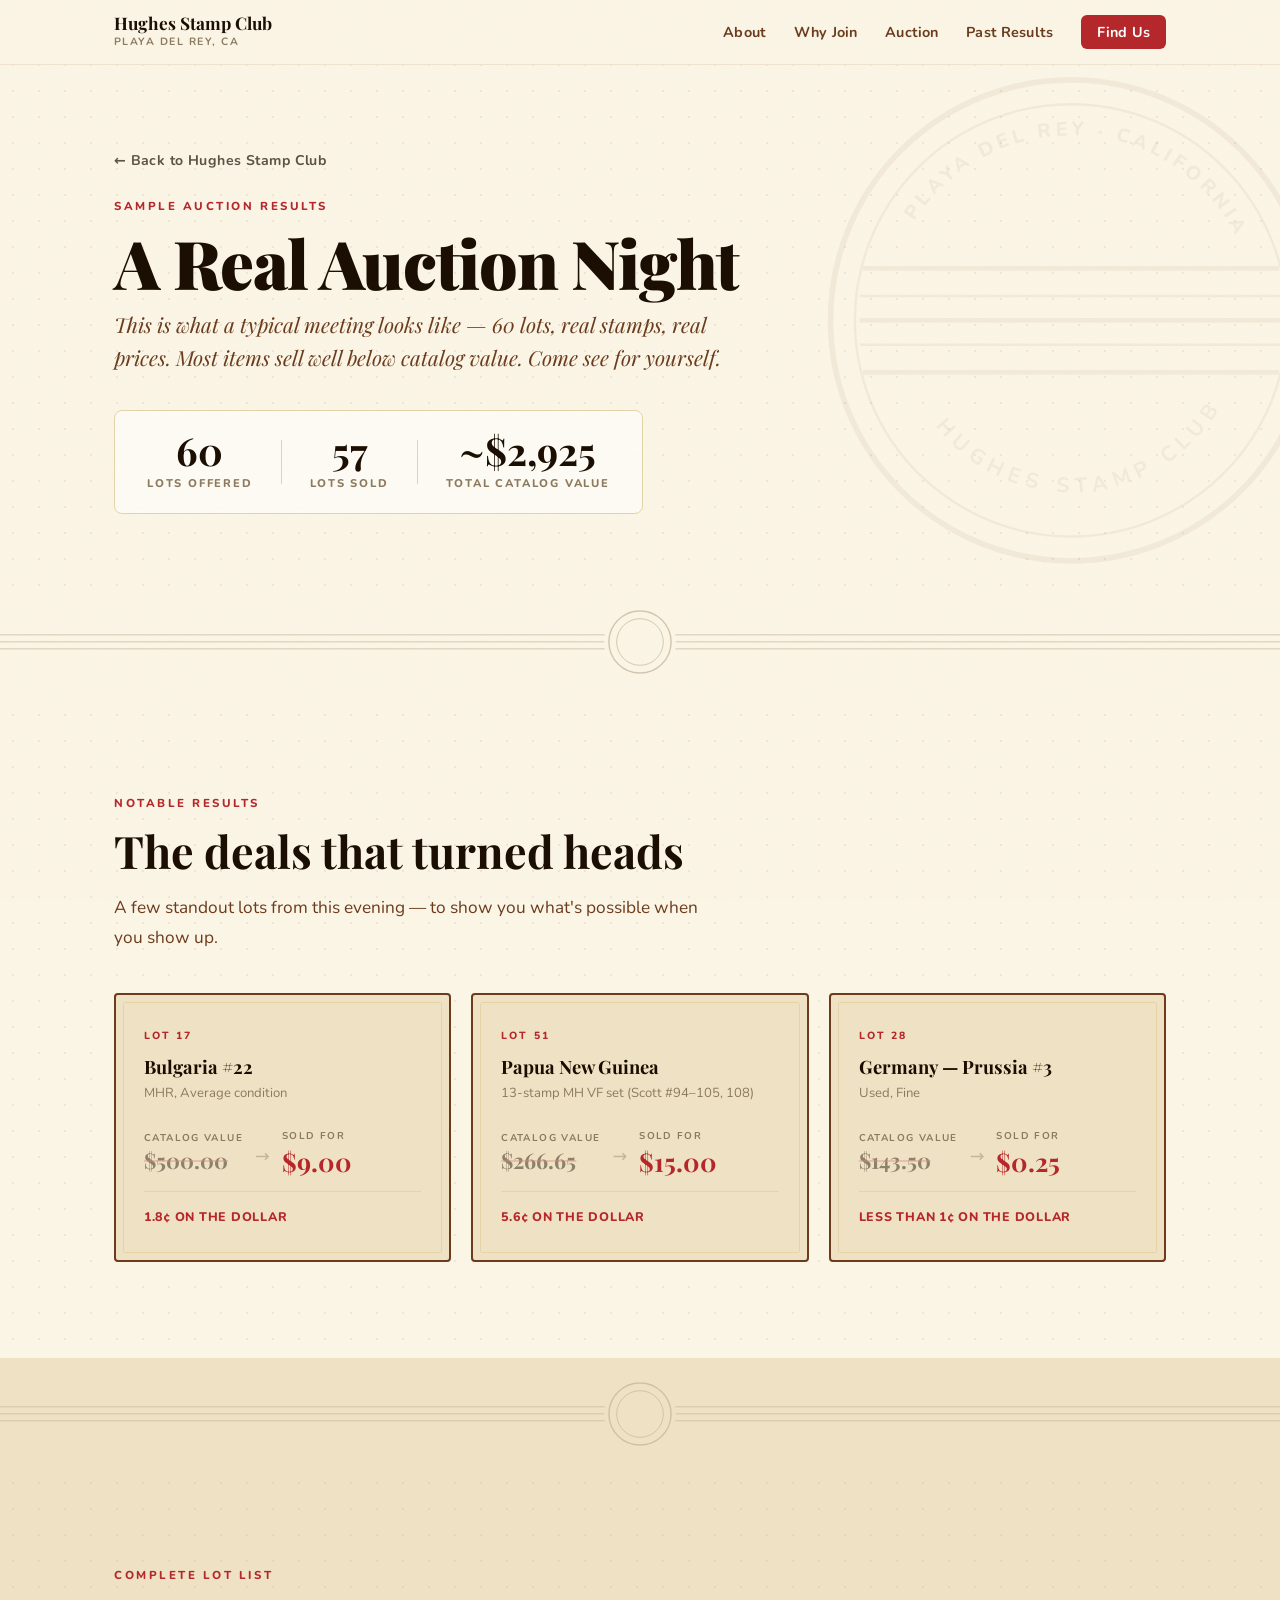
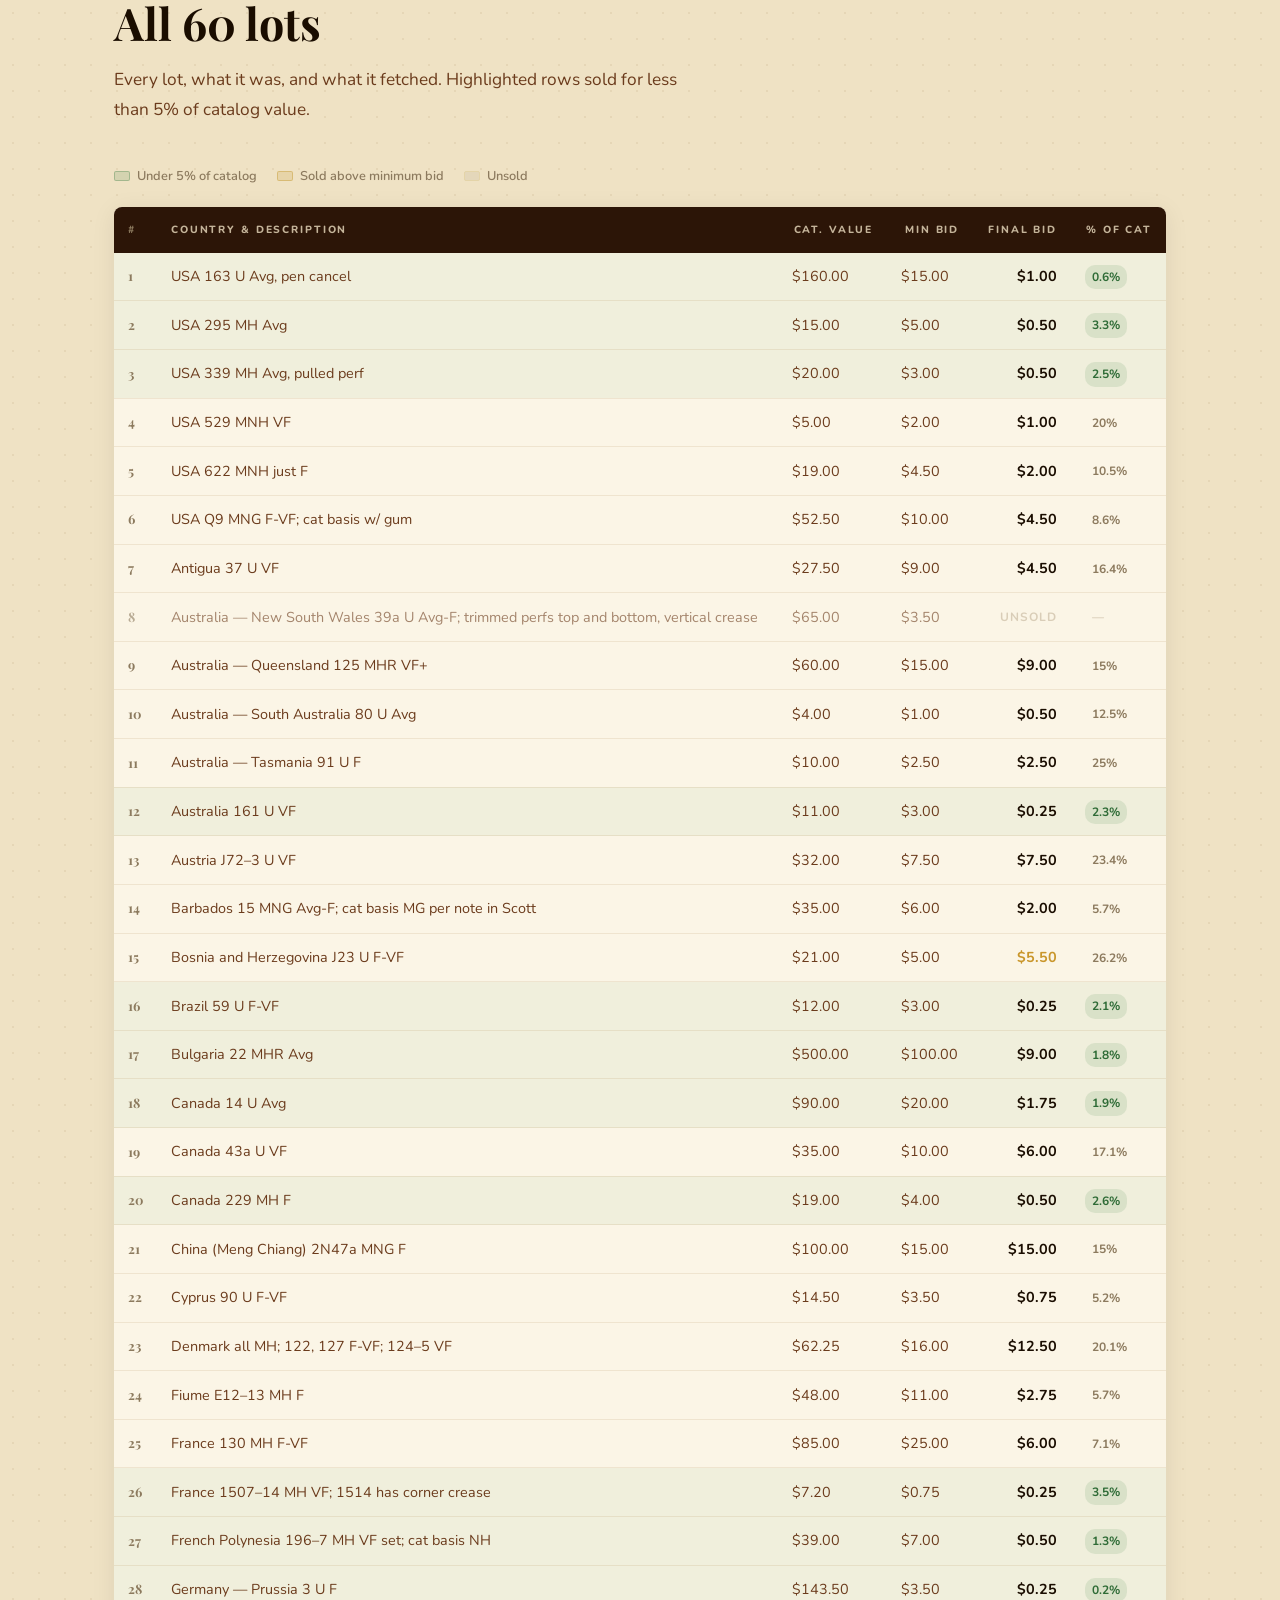
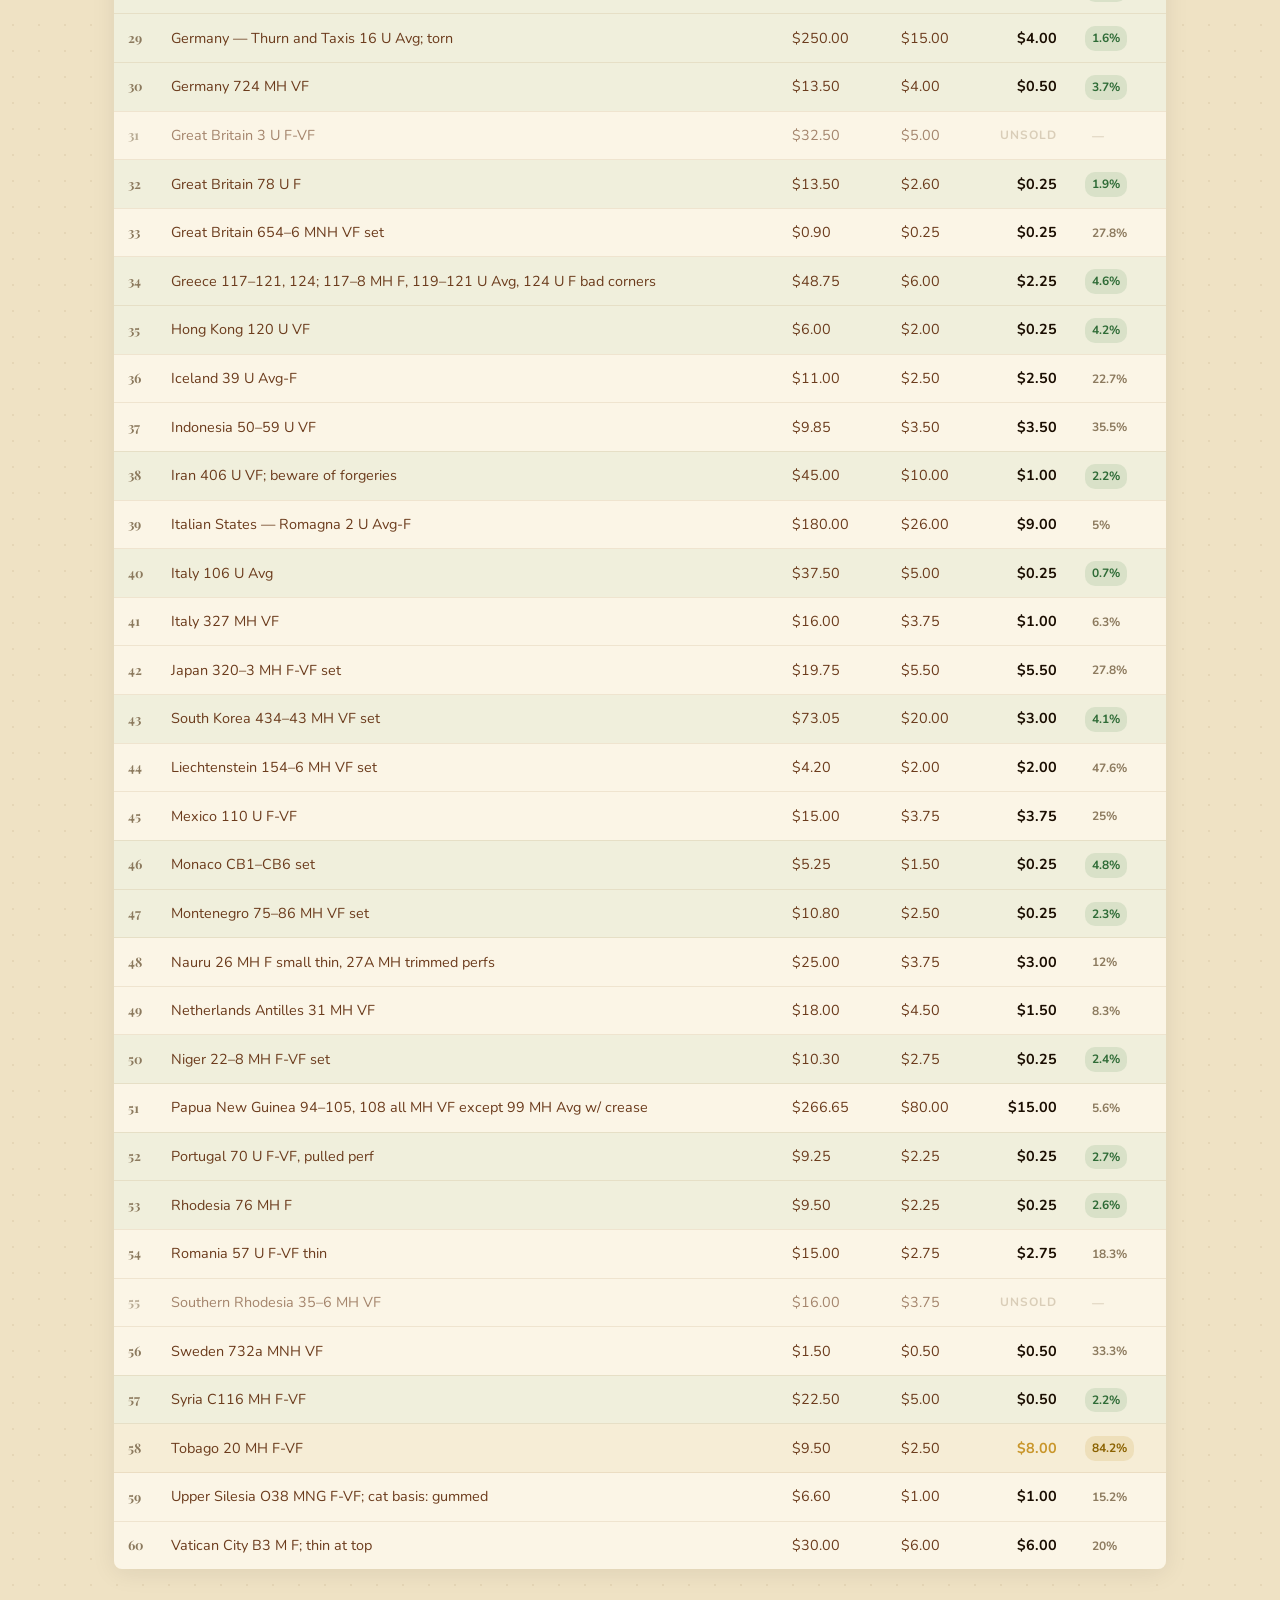
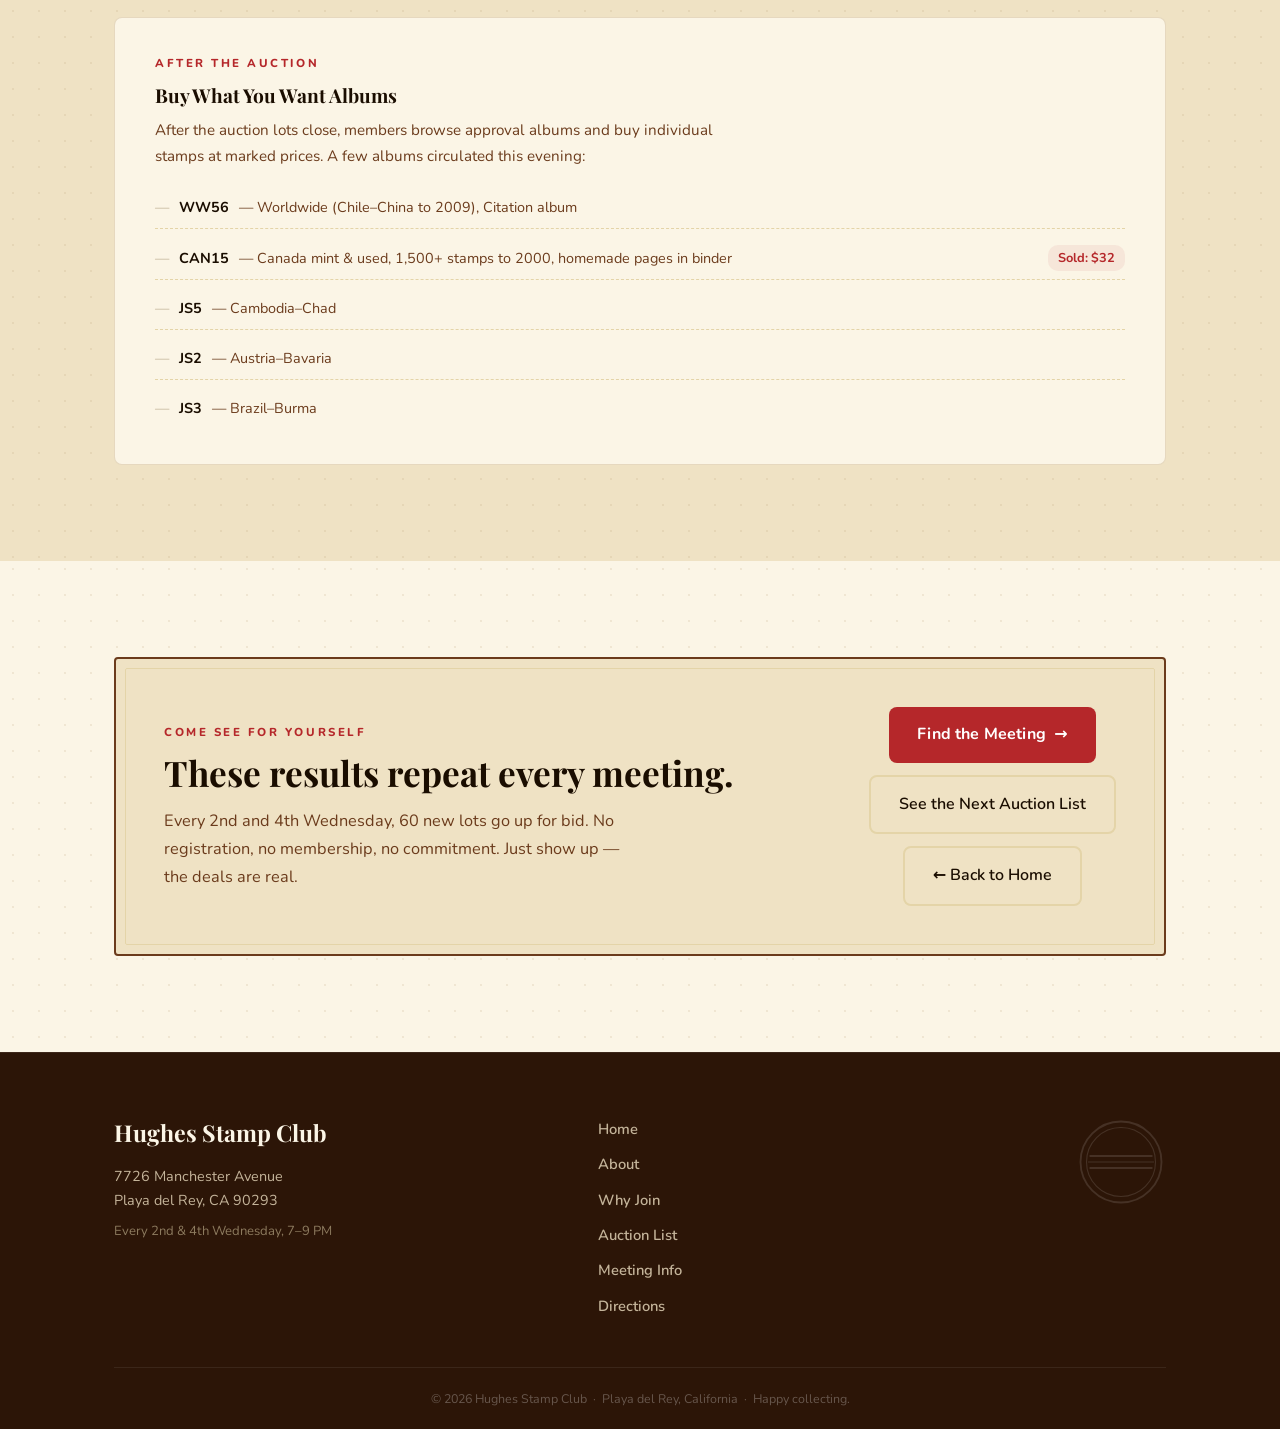
==== commit 46daaa64: "Add Past Results to nav, restore Dutch auction copy, polish results page and meeting date logic" ====
--- a/results.html
+++ b/results.html
@@ -3,8 +3,8 @@
 <head>
   <meta charset="UTF-8">
   <meta name="viewport" content="width=device-width, initial-scale=1.0">
-  <title>Auction Results — Feb 25, 2026 | Hughes Stamp Club</title>
-  <meta name="description" content="Real auction results from the Hughes Stamp Club — 60 lots, real stamps, real prices. See what sold and for how much at our February 25, 2026 meeting.">
+  <title>Sample Auction Results | Hughes Stamp Club</title>
+  <meta name="description" content="See what a real Hughes Stamp Club auction looks like — 60 lots, real stamps, real prices. Most items sell well below catalog value.">
   <link rel="preconnect" href="https://fonts.googleapis.com">
   <link rel="preconnect" href="https://fonts.gstatic.com" crossorigin>
   <link href="https://fonts.googleapis.com/css2?family=Playfair+Display:ital,wght@0,400;0,700;0,900;1,400;1,700&family=Nunito:wght@400;600;700;800&display=swap" rel="stylesheet">
@@ -26,6 +26,7 @@
         <li><a href="index.html#about">About</a></li>
         <li><a href="index.html#benefits">Why Join</a></li>
         <li><a href="index.html#auction">Auction</a></li>
+        <li><a href="results.html" aria-current="page">Past Results</a></li>
         <li><a href="index.html#meeting" class="nav-cta">Find Us</a></li>
       </ul>
     </div>
@@ -43,21 +44,21 @@
         <line x1="30" y1="175" x2="290" y2="175" stroke="currentColor" stroke-width="1.5"/>
         <line x1="32" y1="192" x2="288" y2="192" stroke="currentColor" stroke-width="3"/>
         <path id="topArc" d="M 46,160 A 114,114 0 0,1 274,160" fill="none"/>
-        <text font-family="Nunito, sans-serif" font-size="14" font-weight="800" letter-spacing="4" fill="currentColor">
-          <textPath href="#topArc" startOffset="8%">PLAYA DEL REY · CALIFORNIA</textPath>
+        <text font-family="Nunito, sans-serif" font-size="12" font-weight="800" letter-spacing="2.5" fill="currentColor">
+          <textPath href="#topArc" startOffset="18%">PLAYA DEL REY · CALIFORNIA</textPath>
         </text>
         <path id="bottomArc" d="M 54,160 A 106,106 0 0,0 266,160" fill="none"/>
-        <text font-family="Nunito, sans-serif" font-size="11" font-weight="700" letter-spacing="3" fill="currentColor">
-          <textPath href="#bottomArc" startOffset="14%">PHILATELY · COMMUNITY</textPath>
+        <text font-family="Nunito, sans-serif" font-size="13" font-weight="700" letter-spacing="4" fill="currentColor">
+          <textPath href="#bottomArc" startOffset="21%">HUGHES STAMP CLUB</textPath>
         </text>
       </svg>
     </div>
     <div class="container">
       <div class="results-header-content">
-        <p class="section-eyebrow">Auction Results</p>
-        <h1 class="results-title">February 25, 2026</h1>
-        <p class="results-location">7726 Manchester Avenue &nbsp;·&nbsp; Playa del Rey, CA</p>
-        <p class="results-intro">Here's what a typical auction night looks like. 60 lots, real stamps, real prices. Most items sell well below catalog value — and tonight was no exception.</p>
+        <a href="index.html" class="results-back-link">&#8592; Back to Hughes Stamp Club</a>
+        <p class="section-eyebrow">Sample Auction Results</p>
+        <h1 class="results-title">A Real Auction Night</h1>
+        <p class="results-intro">This is what a typical meeting looks like — 60 lots, real stamps, real prices. Most items sell well below catalog value. Come see for yourself.</p>
         <div class="results-stats-row">
           <div class="results-stat">
             <div class="results-stat-num">60</div>
@@ -640,6 +641,7 @@
         <div class="results-cta-actions">
           <a href="index.html#meeting" class="btn-primary">Find the Meeting &nbsp;&rarr;</a>
           <a href="index.html#auction" class="btn-ghost">See the Next Auction List</a>
+          <a href="index.html" class="btn-ghost">&#8592; Back to Home</a>
         </div>
       </div>
     </div>
--- a/style.css
+++ b/style.css
@@ -496,6 +496,55 @@
 
 
 /* ============================================================
+   PROCESS STEPS (Benefits section — how a meeting works)
+   ============================================================ */
+.process-grid {
+  display: grid;
+  grid-template-columns: repeat(2, 1fr);
+  grid-template-rows: repeat(4, auto);
+  grid-auto-flow: column;
+  column-gap: 48px;
+  row-gap: 0;
+  margin-bottom: 56px;
+}
+
+.process-step {
+  display: flex;
+  align-items: baseline;
+  gap: 14px;
+  padding: 15px 0;
+  border-bottom: 1px dashed var(--linen);
+}
+
+.process-num {
+  font-family: var(--font-display);
+  font-size: 1rem;
+  font-weight: 700;
+  color: var(--red);
+  letter-spacing: 0.08em;
+  flex-shrink: 0;
+  opacity: 0.65;
+  min-width: 26px;
+}
+
+.process-text {
+  font-size: 1.1rem;
+  color: var(--brown);
+  line-height: 1.55;
+}
+
+.process-cards-label {
+  font-size: 0.68rem;
+  font-weight: 800;
+  letter-spacing: 0.22em;
+  text-transform: uppercase;
+  color: var(--muted);
+  margin-bottom: 20px;
+  padding-top: 4px;
+}
+
+
+/* ============================================================
    BENEFITS
    ============================================================ */
 #benefits {
@@ -506,12 +555,15 @@
 }
 
 .benefits-grid {
-  display: grid;
-  grid-template-columns: repeat(3, 1fr);
+  display: flex;
+  flex-wrap: wrap;
   gap: 24px;
+  justify-content: center;
 }
 
 .benefit-card {
+  flex: 0 1 calc(33.333% - 16px);
+  min-width: 260px;
   background: var(--cream);
   border: 1px solid rgba(180,150,100,0.25);
   border-radius: var(--radius);
@@ -763,6 +815,61 @@
 }
 .map-link:hover { color: var(--dark-red); }
 
+/* Dutch auction explainer */
+.dutch-explainer {
+  margin: 40px 0 32px;
+  border: 1px solid rgba(180,150,100,0.3);
+  border-radius: var(--radius);
+  background: var(--cream);
+  overflow: hidden;
+}
+.dutch-explainer summary {
+  padding: 16px 22px;
+  font-family: var(--font-body);
+  font-weight: 700;
+  font-size: 0.95rem;
+  color: var(--ink);
+  cursor: pointer;
+  user-select: none;
+  list-style: none;
+  display: flex;
+  align-items: center;
+  gap: 10px;
+}
+.dutch-explainer summary::-webkit-details-marker { display: none; }
+.dutch-explainer summary::before {
+  content: '▶';
+  font-size: 0.65rem;
+  color: var(--red);
+  transition: transform 0.2s ease;
+  flex-shrink: 0;
+}
+.dutch-explainer[open] summary::before {
+  transform: rotate(90deg);
+}
+.dutch-explainer summary:hover { color: var(--red); }
+.dutch-explainer-body {
+  padding: 0 22px 20px;
+  border-top: 1px solid rgba(180,150,100,0.2);
+}
+.dutch-explainer-body p {
+  font-size: 0.92rem;
+  color: var(--ink);
+  line-height: 1.65;
+  margin: 14px 0 0;
+}
+.dutch-explainer-body ul,
+.dutch-explainer-body ol {
+  margin: 10px 0 0 0;
+  padding-left: 20px;
+}
+.dutch-explainer-body li {
+  font-size: 0.91rem;
+  color: var(--ink);
+  line-height: 1.6;
+  margin-bottom: 6px;
+}
+
 .meeting-cta {
   text-align: center;
   padding: 40px 24px;
@@ -871,6 +978,20 @@
   z-index: 2;
   max-width: 720px;
 }
+
+.results-back-link {
+  display: inline-block;
+  margin-bottom: 24px;
+  font-family: var(--font-body);
+  font-size: 0.88rem;
+  font-weight: 700;
+  color: currentColor;
+  opacity: 0.7;
+  text-decoration: none;
+  letter-spacing: 0.03em;
+  transition: opacity var(--transition);
+}
+.results-back-link:hover { opacity: 1; }
 
 .results-title {
   font-size: clamp(2.6rem, 5.5vw, 4.2rem);
@@ -1324,7 +1445,7 @@
   .about-stamp       { max-width: 180px; }
   .about-details     { max-width: none; }
 
-  .benefits-grid     { grid-template-columns: repeat(2, 1fr); }
+  .process-grid      { grid-template-columns: 1fr; }
   .meeting-grid      { grid-template-columns: 1fr 1fr; }
   .meeting-card--map { grid-column: span 2; }
 
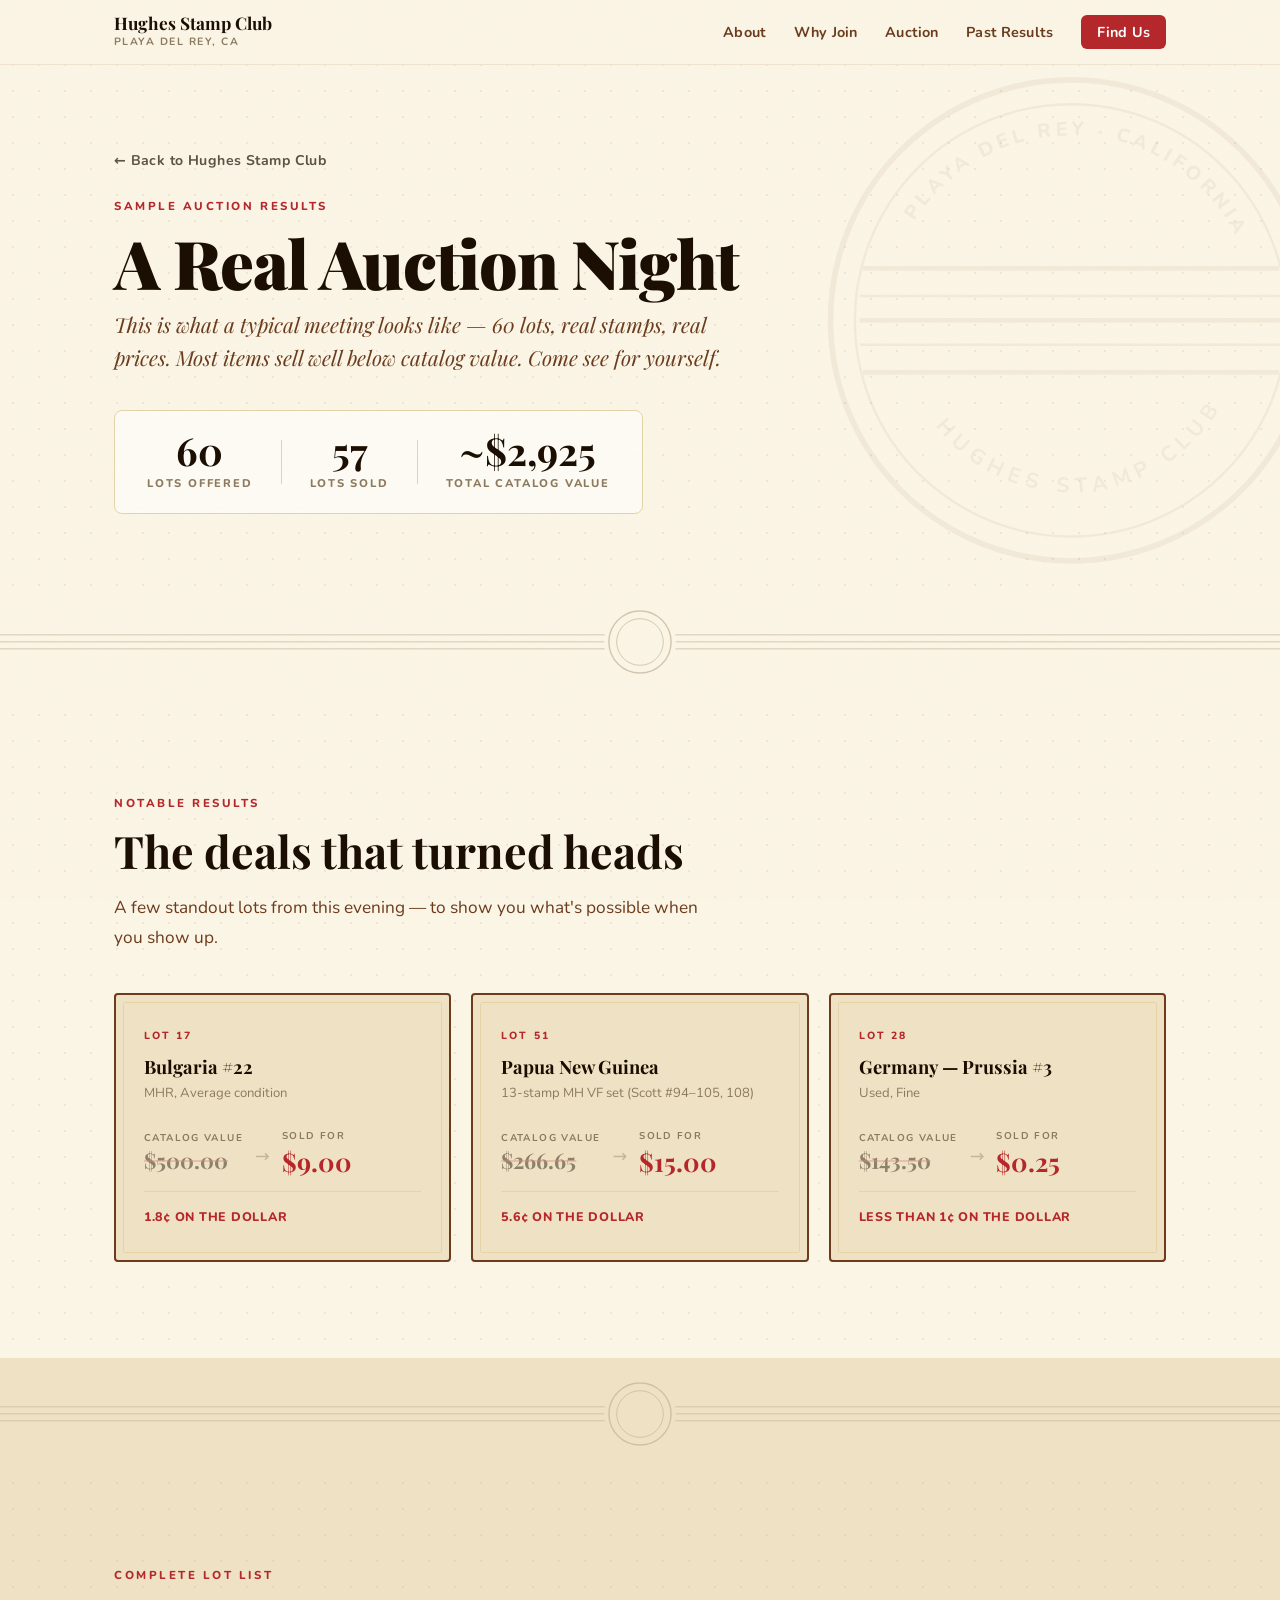
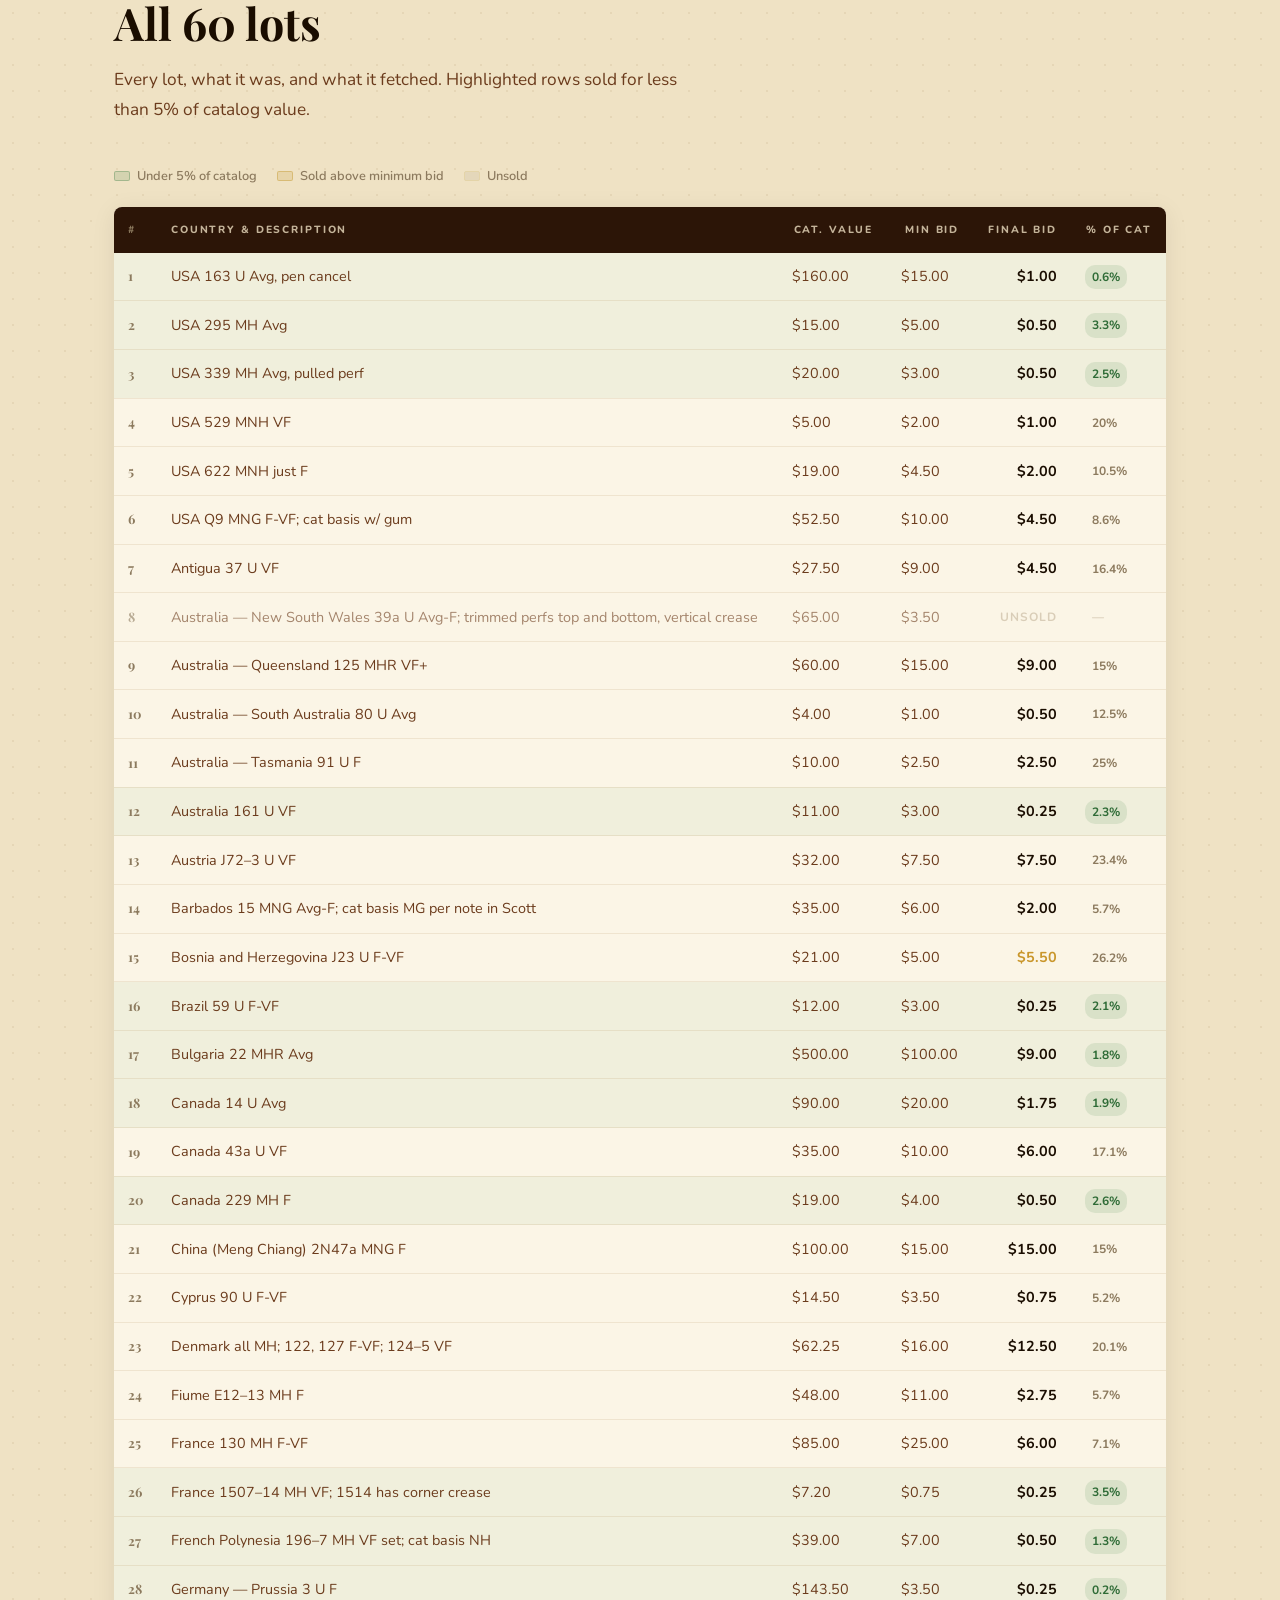
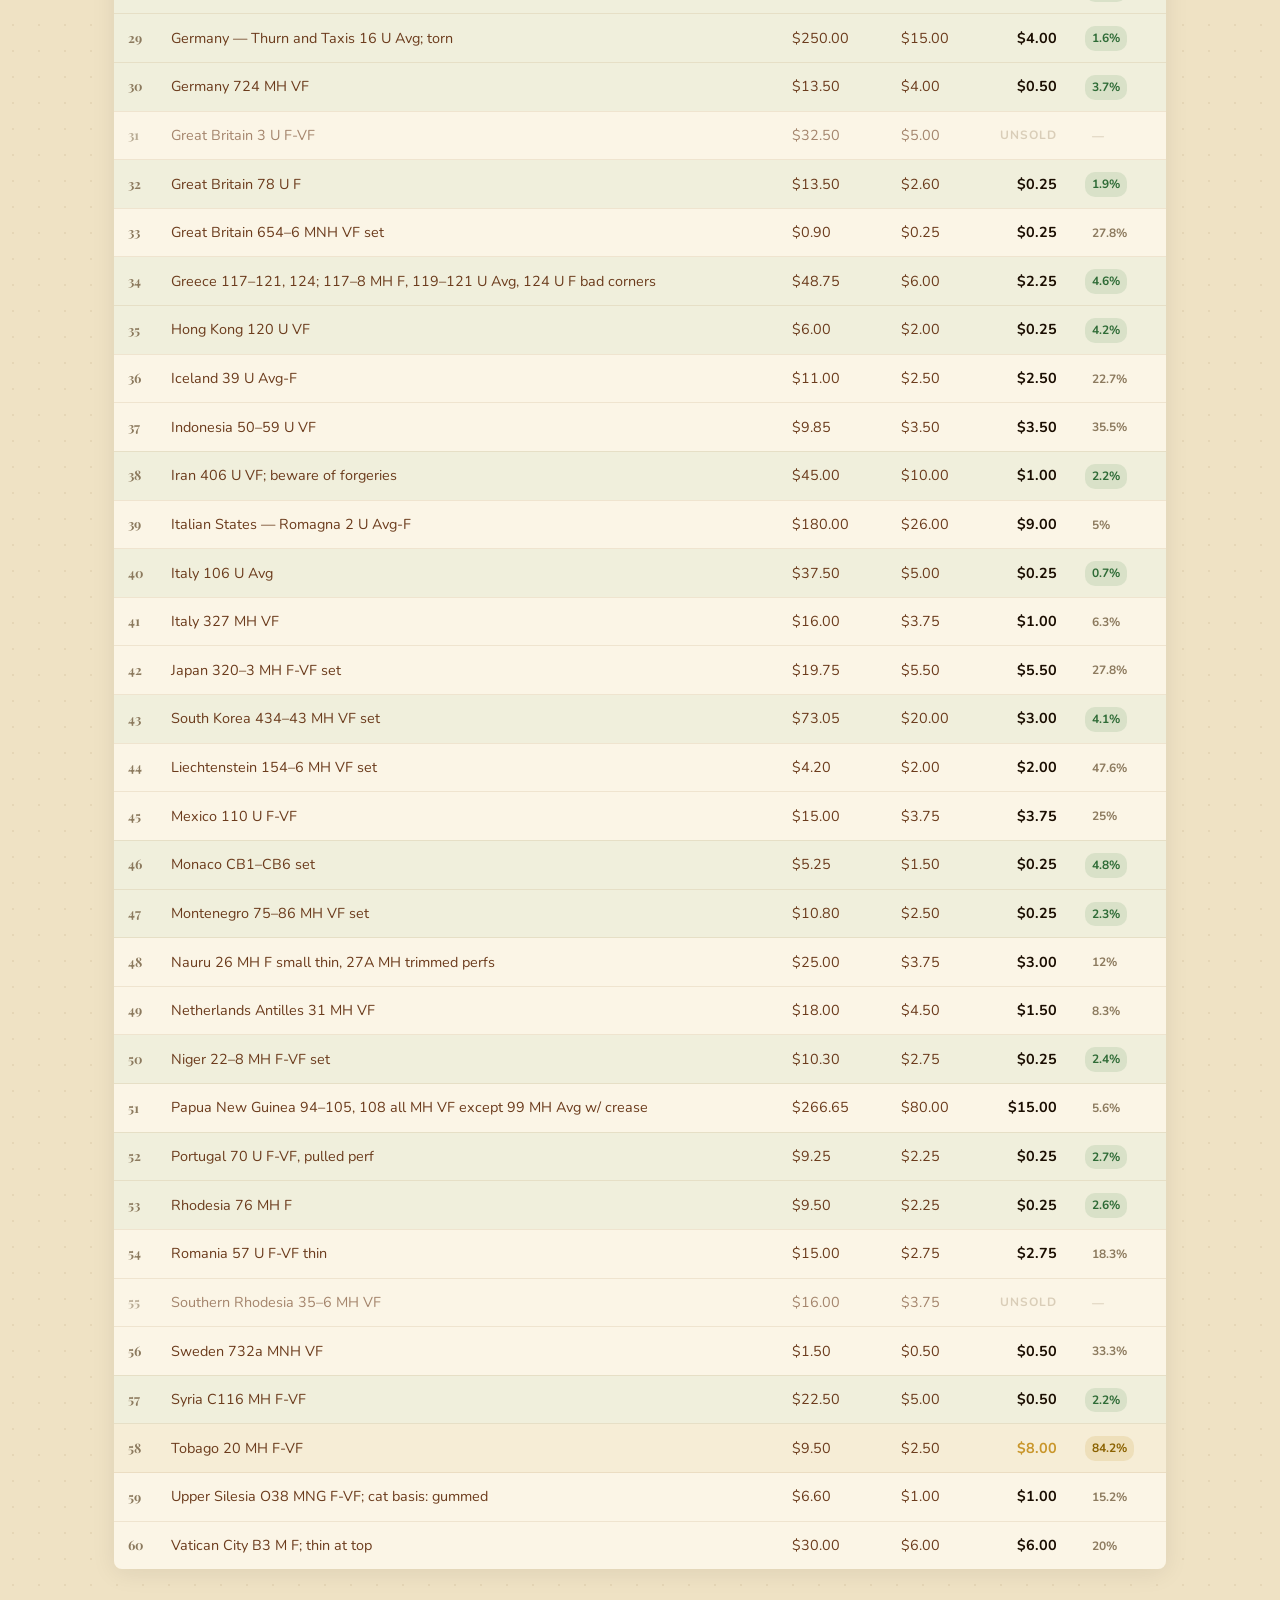
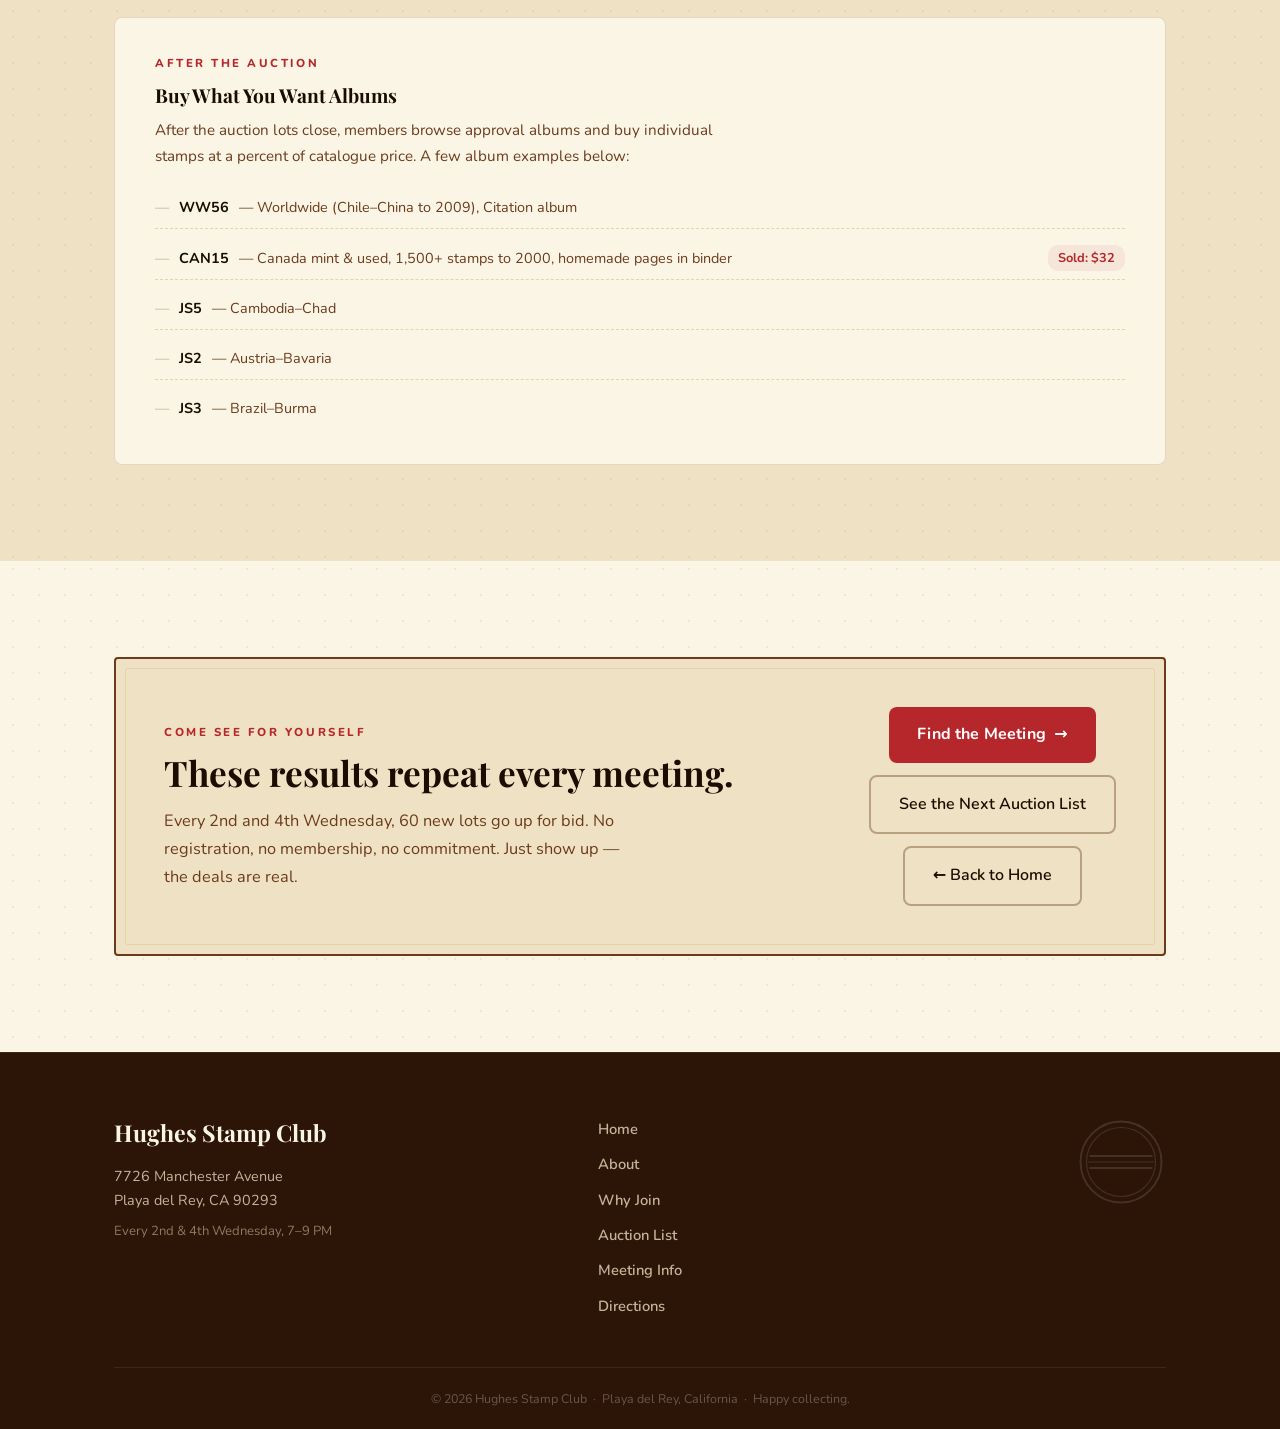
==== commit 8cfc13c3: "minor text edits" ====
--- a/results.html
+++ b/results.html
@@ -617,7 +617,7 @@
       <div class="bwyw-section">
         <p class="section-eyebrow" style="margin-top: 0;">After the Auction</p>
         <h3 class="bwyw-heading">Buy What You Want Albums</h3>
-        <p class="bwyw-desc">After the auction lots close, members browse approval albums and buy individual stamps at marked prices. A few albums circulated this evening:</p>
+        <p class="bwyw-desc">After the auction lots close, members browse approval albums and buy individual stamps at a percent of catalogue price. A few album examples below:</p>
         <ul class="bwyw-list">
           <li><strong>WW56</strong> — Worldwide (Chile–China to 2009), Citation album</li>
           <li><strong>CAN15</strong> — Canada mint &amp; used, 1,500+ stamps to 2000, homemade pages in binder &nbsp;<span class="bwyw-sold">Sold: $32</span></li>
--- a/style.css
+++ b/style.css
@@ -128,7 +128,7 @@
   font-family: var(--font-body);
   font-weight: 600;
   font-size: 1rem;
-  border: 2px solid var(--linen);
+  border: 2px solid rgba(107,59,28,0.4);
   border-radius: var(--radius);
   transition: border-color var(--transition), color var(--transition), transform var(--transition);
 }
@@ -517,13 +517,12 @@
 }
 
 .process-num {
-  font-family: var(--font-display);
-  font-size: 1rem;
-  font-weight: 700;
-  color: var(--red);
-  letter-spacing: 0.08em;
+  font-family: var(--font-body);
+  font-size: 1.1rem;
+  font-weight: 800;
+  color: var(--ink);
+  letter-spacing: 0;
   flex-shrink: 0;
-  opacity: 0.65;
   min-width: 26px;
 }
 
@@ -577,11 +576,11 @@
 }
 
 .benefit-num {
-  font-family: var(--font-display);
-  font-size: 0.78rem;
-  font-weight: 700;
-  color: var(--red);
-  letter-spacing: 0.1em;
+  font-family: var(--font-body);
+  font-size: 1.1rem;
+  font-weight: 800;
+  color: var(--ink);
+  letter-spacing: 0;
   margin-bottom: 12px;
   opacity: 0.7;
 }
@@ -707,15 +706,6 @@
   color: var(--light-muted);
 }
 
-.broadside-results-link {
-  font-size: 0.82rem;
-  color: var(--muted);
-  margin-top: 4px;
-}
-.broadside-results-link a {
-  color: var(--red);
-  font-weight: 600;
-}
 
 
 /* ============================================================
